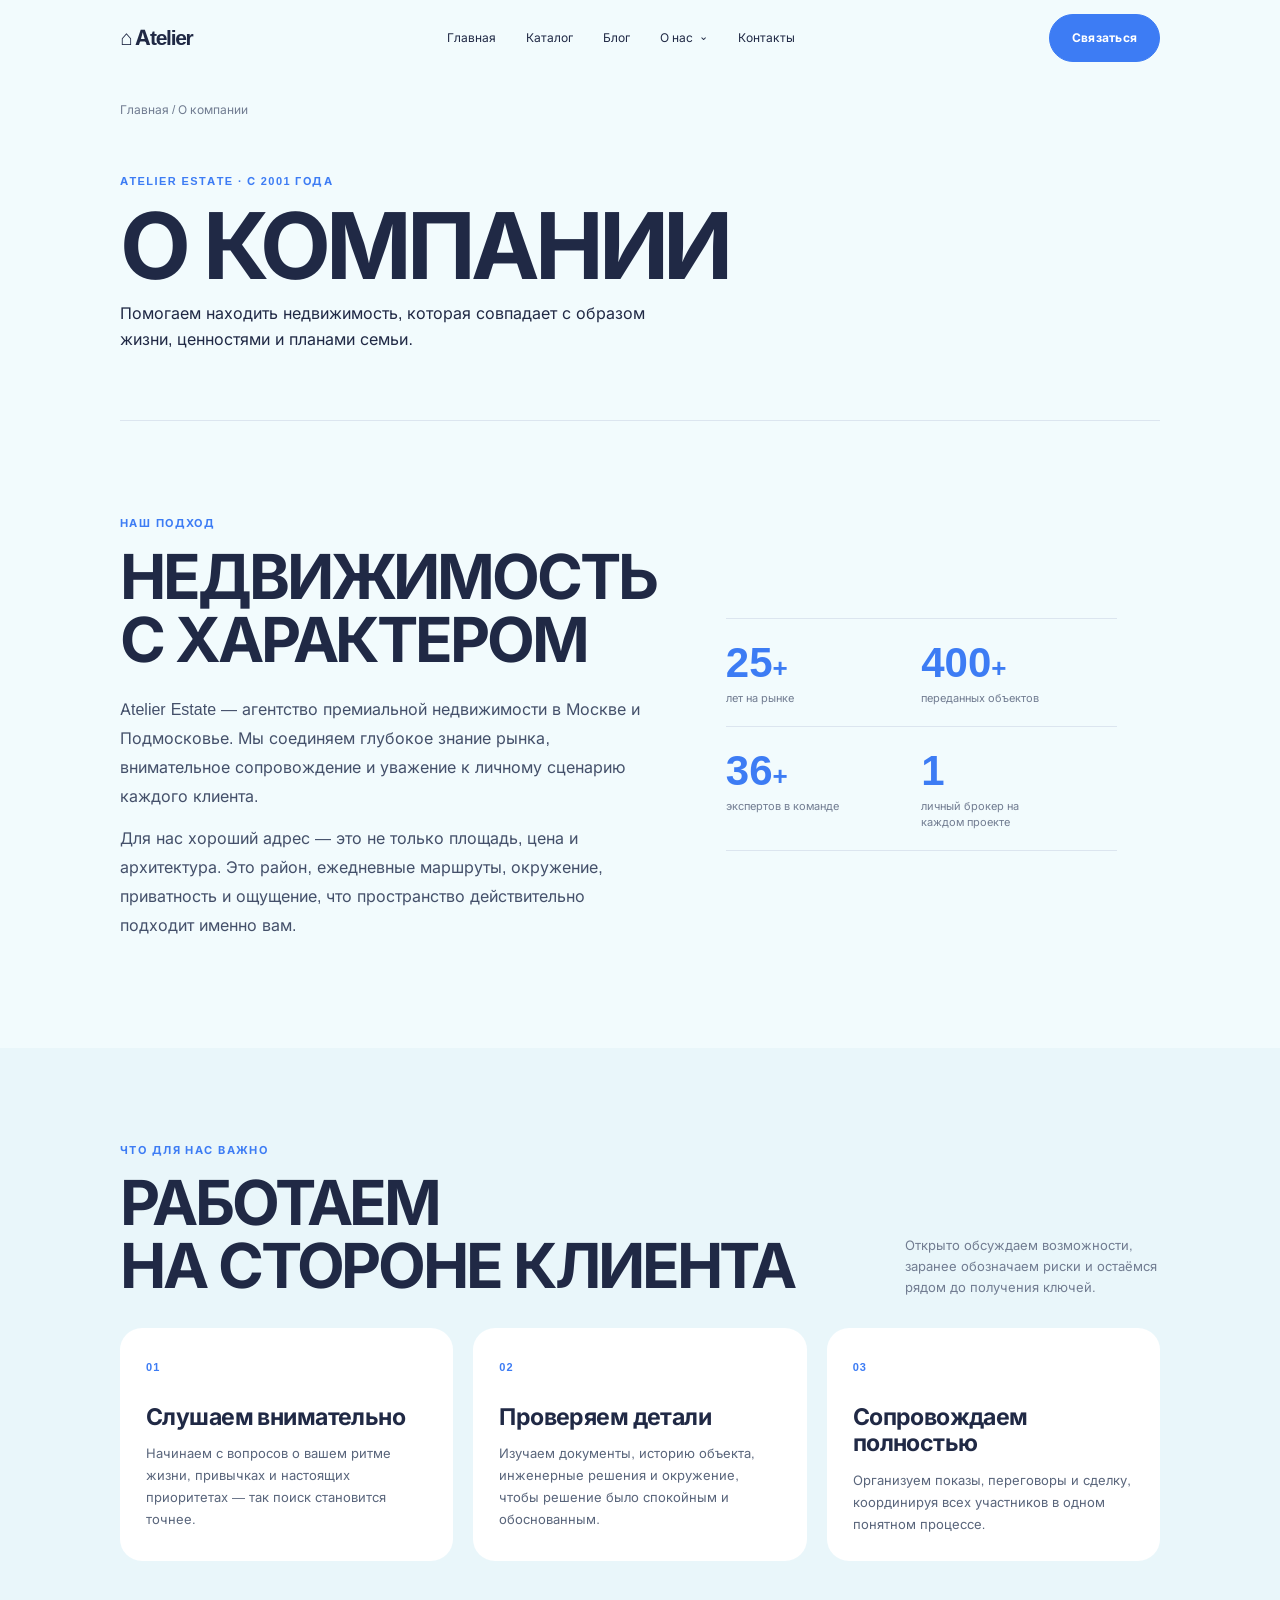
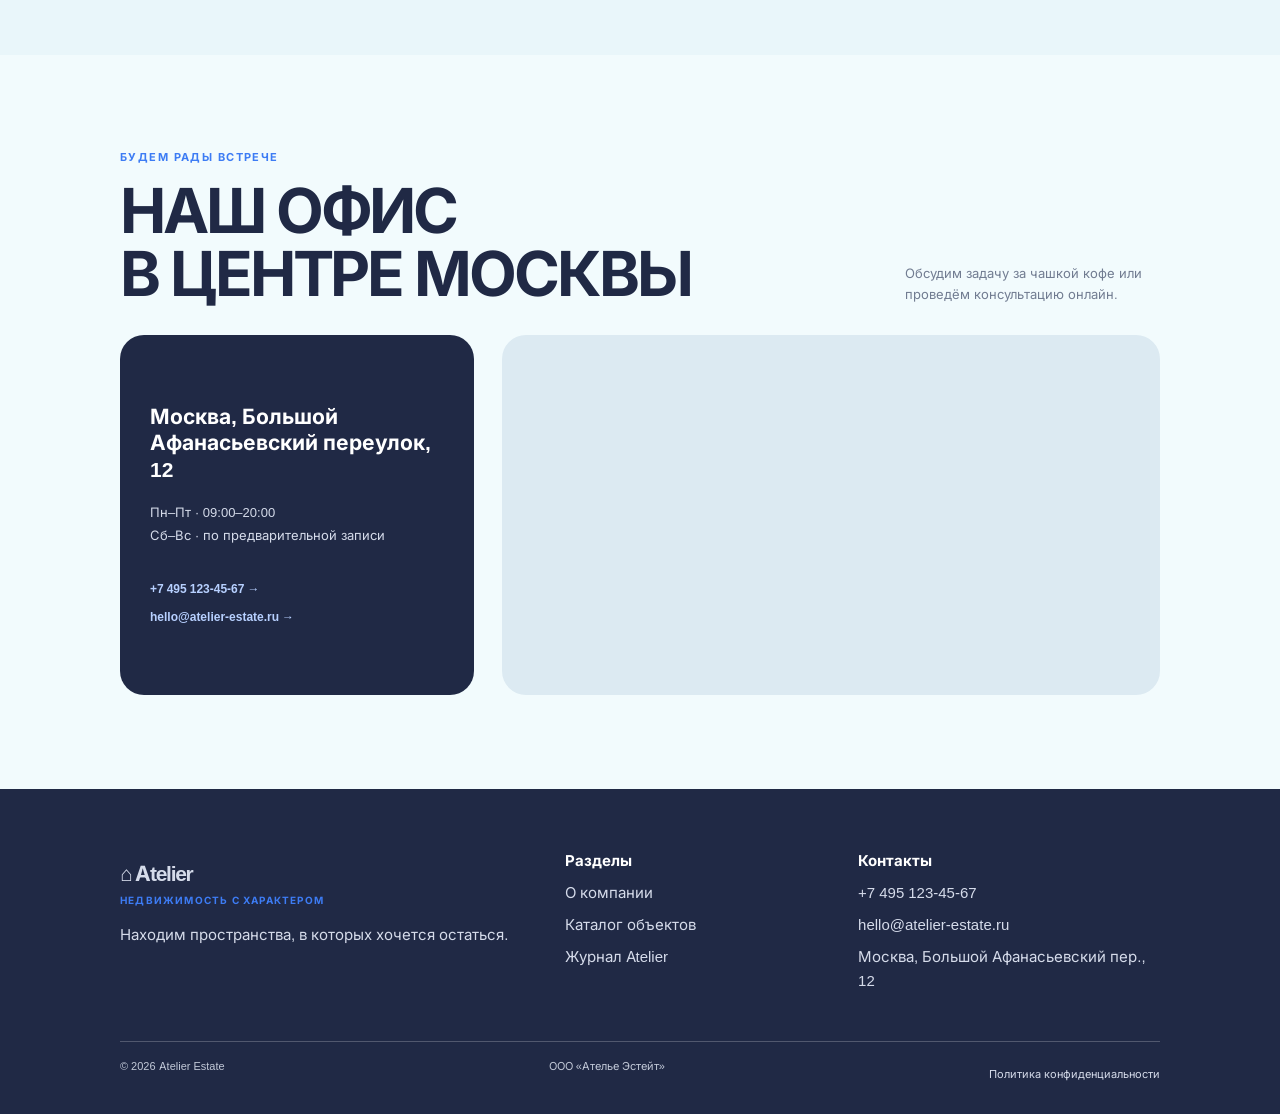
==== about.html @ 5e4eae1c "Add company page and full-width section styling" ====
<!doctype html>
<html lang="ru">
<head>
  <meta charset="utf-8">
  <meta name="viewport" content="width=device-width, initial-scale=1">
  <meta name="theme-color" content="#f2fbfd">
  <title>О компании — Atelier Estate</title>
  <link rel="stylesheet" href="css/main.css">
  <link rel="stylesheet" href="css/page.css">
</head>
<body>
  <div class="container">
    <header class="header">
      <a class="logo" href="index.html" aria-label="Atelier Estate — главная">⌂ Atelier</a>
      <button class="menu-button" type="button" aria-expanded="false" aria-controls="menu">Меню</button>
      <nav class="menu" id="menu" aria-label="Основная навигация">
        <a href="index.html">Главная</a>
        <a href="catalog.html">Каталог</a>
        <a href="blog.html">Блог</a>
        <details class="menu-group">
          <summary>О нас</summary>
          <div class="menu-submenu">
            <a class="active" href="about.html">О компании</a>
            <a href="index.html#team">Наша команда</a>
            <a href="index.html#reviews">Отзывы</a>
          </div>
        </details>
        <a href="index.html#contacts">Контакты</a>
      </nav>
      <a class="button header__contact" href="index.html#meeting">Связаться</a>
    </header>

    <main>
      <p class="crumbs">Главная / О компании</p>
      <section class="page-title about-hero">
        <p class="eyebrow">Atelier Estate · с 2001 года</p>
        <h1>О компании</h1>
        <p class="lead">Помогаем находить недвижимость, которая совпадает с образом жизни, ценностями и планами семьи.</p>
      </section>

      <section class="section about-story">
        <div class="about-story__copy">
          <p class="eyebrow">Наш подход</p>
          <h2>Недвижимость<br>с характером</h2>
          <p>Atelier Estate — агентство премиальной недвижимости в Москве и Подмосковье. Мы соединяем глубокое знание рынка, внимательное сопровождение и уважение к личному сценарию каждого клиента.</p>
          <p>Для нас хороший адрес — это не только площадь, цена и архитектура. Это район, ежедневные маршруты, окружение, приватность и ощущение, что пространство действительно подходит именно вам.</p>
        </div>
        <div class="about-story__facts">
          <div><strong>25<span>+</span></strong><small>лет на рынке</small></div>
          <div><strong>400<span>+</span></strong><small>переданных объектов</small></div>
          <div><strong>36<span>+</span></strong><small>экспертов в команде</small></div>
          <div><strong>1</strong><small>личный брокер на каждом проекте</small></div>
        </div>
      </section>

      <section class="section section--cream about-values">
        <div class="section-heading">
          <div>
            <p class="eyebrow">Что для нас важно</p>
            <h2>Работаем<br>на стороне клиента</h2>
          </div>
          <p class="reviews-intro">Открыто обсуждаем возможности, заранее обозначаем риски и остаёмся рядом до получения ключей.</p>
        </div>
        <div class="grid three">
          <article class="value-card"><span>01</span><h3>Слушаем внимательно</h3><p>Начинаем с вопросов о вашем ритме жизни, привычках и настоящих приоритетах — так поиск становится точнее.</p></article>
          <article class="value-card"><span>02</span><h3>Проверяем детали</h3><p>Изучаем документы, историю объекта, инженерные решения и окружение, чтобы решение было спокойным и обоснованным.</p></article>
          <article class="value-card"><span>03</span><h3>Сопровождаем полностью</h3><p>Организуем показы, переговоры и сделку, координируя всех участников в одном понятном процессе.</p></article>
        </div>
      </section>

      <section class="section about-office" id="contacts">
        <div class="section-heading">
          <div>
            <p class="eyebrow">Будем рады встрече</p>
            <h2>Наш офис<br>в центре Москвы</h2>
          </div>
          <p class="reviews-intro">Обсудим задачу за чашкой кофе или проведём консультацию онлайн.</p>
        </div>
        <div class="about-office__layout">
          <div class="about-office__details">
            <p class="about-office__address">Москва, Большой Афанасьевский переулок, 12</p>
            <p>Пн–Пт · 09:00–20:00<br>Сб–Вс · по предварительной записи</p>
            <a class="link" href="tel:+74951234567">+7 495 123-45-67 →</a>
            <a class="link" href="mailto:hello@atelier-estate.ru">hello@atelier-estate.ru →</a>
          </div>
          <div class="map-frame">
            <iframe title="Карта расположения офиса Atelier Estate в Москве" src="https://yandex.ru/map-widget/v1/?ll=37.600900%2C55.747800&mode=search&ol=geo&text=%D0%9C%D0%BE%D1%81%D0%BA%D0%B2%D0%B0%2C%20%D0%91%D0%BE%D0%BB%D1%8C%D1%88%D0%BE%D0%B9%20%D0%90%D1%84%D0%B0%D0%BD%D0%B0%D1%81%D1%8C%D0%B5%D0%B2%D1%81%D0%BA%D0%B8%D0%B9%20%D0%BF%D0%B5%D1%80%D0%B5%D1%83%D0%BB%D0%BE%D0%BA%2C%2012&z=16" allowfullscreen></iframe>
          </div>
        </div>
      </section>
    </main>
  </div>

  <footer class="footer">
    <div class="container">
      <div class="footer-grid">
        <div><a class="logo" href="index.html">⌂ Atelier<span>Недвижимость с характером</span></a><p>Находим пространства, в которых хочется остаться.</p></div>
        <div><b>Разделы</b><a href="about.html">О компании</a><a href="catalog.html">Каталог объектов</a><a href="blog.html">Журнал Atelier</a></div>
        <div><b>Контакты</b><a href="tel:+74951234567">+7 495 123-45-67</a><a href="mailto:hello@atelier-estate.ru">hello@atelier-estate.ru</a><a href="#contacts">Москва, Большой Афанасьевский пер., 12</a></div>
      </div>
      <div class="footer-bottom"><span>© 2026 Atelier Estate</span><span>ООО «Ателье Эстейт»</span><a href="privacy.html">Политика конфиденциальности</a></div>
    </div>
  </footer>
  <script src="js/main.js" defer></script>
</body>
</html>
---- css/main.css ----
@font-face{font-family:Site;src:url('../fonts/site.woff2') format('woff2');font-style:normal;font-weight:400;font-display:swap}
@font-face{font-family:Site;src:url('../fonts/site-bold.woff2') format('woff2');font-style:normal;font-weight:700;font-display:swap}
:root{--ink:#202945;--blue:#3d7cf4;--blue-dark:#2866df;--paper:#f2fbfd;--white:#fff;--soft:#f1f2f4;--line:#dce5ef;--muted:#717c91;--font:'Site',Arial,sans-serif;--radius:28px;--container:1040px}
*,*::before,*::after{box-sizing:border-box}html{scroll-behavior:smooth}body,h1,h2,h3,p,ul,blockquote{margin:0}body{background:var(--paper);color:var(--ink);font:15px/1.6 var(--font);-webkit-font-smoothing:antialiased}a{color:inherit;text-decoration:none}button,input,textarea,select{font:inherit;color:inherit}button{cursor:pointer}img{display:block;max-width:100%;object-fit:cover}h1,h2,h3{font-weight:700;line-height:.98;letter-spacing:-.055em}h1{font-size:clamp(48px,7.4vw,92px);text-transform:uppercase}h2{font-size:clamp(36px,5.1vw,62px);text-transform:uppercase;line-height:1.02;letter-spacing:-.05em}h3{font-size:clamp(19px,1.8vw,25px);letter-spacing:-.025em;line-height:1.15;text-transform:none}.container{width:min(var(--container),calc(100% - 72px));margin-inline:auto}.eyebrow{color:var(--blue);font-size:11px;font-weight:700;letter-spacing:.13em;text-transform:uppercase}.lead{max-width:580px;color:var(--ink);font-size:16px;line-height:1.6}.button{display:inline-flex;min-height:48px;align-items:center;justify-content:center;gap:10px;padding:12px 22px;border:1px solid var(--blue);border-radius:999px;background:var(--blue);color:#fff;font-size:12px;font-weight:700;letter-spacing:.02em;transition:transform .2s,background .2s}.button:hover{transform:translateY(-2px);background:var(--blue-dark)}.button--ghost{background:transparent;color:var(--ink);border-color:var(--line)}.meta{color:var(--muted);font-size:12px}.tag{color:var(--blue);font-size:10px;font-weight:700;letter-spacing:.12em;text-transform:uppercase}.section{padding:94px 0}.grid{display:grid;gap:20px}.card{overflow:hidden;border-radius:24px;background:var(--white)}.card img{width:100%;height:230px}.card__body{padding:20px 22px}.field{width:100%;min-height:48px;padding:12px 15px;border:1px solid var(--line);border-radius:12px;background:var(--white);outline:none}.field:focus{border-color:var(--blue)}
---- css/page.css ----
.header{position:relative;z-index:5;min-height:76px;display:flex;align-items:center;justify-content:space-between;gap:22px}.logo{font-size:21px;font-weight:700;letter-spacing:-.06em}.logo span{display:block;margin-top:1px;color:var(--blue);font-size:10px;letter-spacing:.12em;text-transform:uppercase}.menu{display:flex;align-items:center;gap:30px;font-size:12px}.menu a{position:relative}.menu a:hover,.menu a.active{color:var(--blue)}.menu a.active:after{position:absolute;right:0;bottom:-7px;left:0;height:2px;background:var(--blue);content:''}.menu-button{display:none;border:0;background:transparent}.hero{display:grid;grid-template-columns:1fr 2.05fr;column-gap:28px;align-items:end;min-height:570px;padding-top:18px;padding-bottom:55px}.hero__content{grid-column:1/-1;display:grid;grid-template-columns:1fr auto;align-items:end;gap:26px 36px;margin-bottom:30px}.hero__content .eyebrow{grid-column:1/-1;margin-bottom:-18px}.hero h1{grid-column:1/-1;max-width:970px}.hero .lead{grid-column:1;max-width:265px}.hero__actions{grid-column:1}.hero__image,.hero__visual{grid-column:2;grid-row:3/5;width:100%;height:360px;border-radius:var(--radius);object-fit:cover}.hero__visual{background:url('../assets/neighborhood-diptych.png') left center/200% 100% no-repeat}.hero .button{grid-column:1;justify-self:start}.hero .button--ghost{grid-column:1;grid-row:auto}.hero__content .hero-links{display:flex;gap:10px;align-items:center}.hero__stats{display:flex;gap:28px;margin-top:24px}.hero__stats strong{display:block;font-size:27px;line-height:1}.hero__stats span{display:block;color:var(--muted);font-size:11px;margin-top:6px}.hero__badge{position:absolute;right:calc((100% - var(--container))/2 + 18px);top:170px;width:98px;height:145px;padding:15px 10px;border-radius:55px;background:var(--blue);color:white;text-align:center;font-size:10px;font-weight:700}.hero__badge:before{content:'↓';display:grid;place-items:center;width:68px;height:68px;margin:0 auto 8px;border-radius:50%;background:#fff;color:var(--blue);font-size:32px}.section h2{margin:12px 0 22px}.why{display:grid;grid-template-columns:1fr 1fr;gap:8%;align-items:center}.why>img{height:390px;border-radius:var(--radius)}.ticks{padding:0;list-style:none}.ticks li{padding:12px 0;border-bottom:1px solid var(--line)}.ticks li:before{content:'✦';color:var(--blue);margin-right:12px}.object-grid{grid-template-columns:repeat(4,1fr)}.object-grid .card{box-shadow:0 8px 26px #1828490b;transition:transform .25s}.object-grid .card:hover{transform:translateY(-5px)}.card__body h3{margin:8px 0}.price{font-size:20px;font-weight:700;margin:8px 0 14px}.link{color:var(--blue);font-size:12px;font-weight:700}.news{display:grid;grid-template-columns:1.25fr 1fr;gap:20px}.news-main img{height:360px}.news-main h3{margin-top:9px}.news-side{display:grid;gap:14px}.news-mini{display:grid;grid-template-columns:140px 1fr;overflow:hidden;border-radius:20px;background:#fff}.news-mini img{height:128px}.news-mini div{padding:14px}.section--cream{background:#e9f6fa}.section--dark{background:var(--ink);color:white}.form-grid{display:grid;grid-template-columns:1fr 1fr;gap:14px}.form-grid textarea{min-height:110px;grid-column:1/-1}.tabs{display:flex;gap:24px;border-bottom:1px solid var(--line);margin:26px 0}.tab{padding:0 0 12px;border:0;border-bottom:2px solid transparent;background:none;font-size:12px;font-weight:700}.tab.active{color:var(--blue);border-color:var(--blue)}.slider{overflow:hidden}.slider__track{display:flex;gap:18px;transition:transform .4s ease}.slide{position:relative;display:flex;flex:0 0 calc(72% - 9px);height:390px;flex-direction:column;justify-content:end;overflow:hidden;padding:30px;border-radius:var(--radius);color:#fff;background:linear-gradient(0deg,#111d36b8,transparent 65%),url('../assets/barvikha-villa.png') center/cover}.slide:nth-child(2){background-image:linear-gradient(0deg,#111d36b8,transparent 65%),url('../assets/neighborhood-diptych.png');background-position:center,right}.slide:nth-child(3){background-image:linear-gradient(0deg,#111d36b8,transparent 65%),url('../assets/neighborhood-diptych.png');background-position:center,left}.slide span{margin-bottom:8px;color:#d8e6ff;font-size:11px;font-weight:700;letter-spacing:.1em;text-transform:uppercase}.slider__controls{display:flex;gap:9px;margin-top:18px}.slider__controls button{width:46px;height:46px;border:1px solid #b7c8dc;border-radius:50%;background:transparent;color:inherit}.footer{padding:60px 0 22px;background:var(--ink);color:#fff}.footer-grid{display:grid;grid-template-columns:1.6fr 1fr 1.2fr;gap:42px}.footer a{display:block;margin:8px 0;color:#d5dbea}.footer p{color:#d5dbea;margin-top:15px}.footer-bottom{display:flex;justify-content:space-between;margin-top:40px;padding-top:16px;border-top:1px solid #ffffff38;color:#c2c9d8;font-size:11px}.crumbs{padding:24px 0;color:var(--muted);font-size:12px}.page-title{padding:30px 0 52px;border-bottom:1px solid var(--line)}.page-title h1{margin:10px 0}.filters{display:flex;gap:9px;flex-wrap:wrap;padding:22px 0 34px}.filter{padding:10px 15px;border:1px solid #d6e2ee;border-radius:999px;background:#fff;font-size:12px}.two{grid-template-columns:repeat(2,1fr)}.three{grid-template-columns:repeat(3,1fr)}.pagination{display:flex;justify-content:center;gap:7px;margin:40px 0}.pagination a{min-width:39px;padding:9px 12px;border:1px solid var(--line);border-radius:12px;text-align:center}.pagination .current{background:var(--blue);border-color:var(--blue);color:white}.article{max-width:800px;margin:auto}.article>img{height:440px;margin:20px 0 36px;border-radius:var(--radius)}.article p,.article li{font-size:16px}.article h1{font-size:clamp(38px,6vw,64px);margin:12px 0}.article h2{margin:42px 0 16px}.article>img~img{height:390px}.note{margin:26px 0;padding:22px 26px;border-left:3px solid var(--blue);border-radius:0 16px 16px 0;background:#e9f6fa;font-size:18px;font-weight:700}.gallery>img{height:520px;border-radius:var(--radius)}.thumbs{display:grid;grid-template-columns:repeat(4,1fr);gap:10px;margin-top:10px}.thumbs img{height:105px;border-radius:16px}.object-head{display:grid;grid-template-columns:1.4fr 1fr;gap:55px;padding:50px 0}.object-head .price{font-size:32px}.specs{display:grid;grid-template-columns:1fr 1fr;border-top:1px solid var(--line)}.specs div{padding:14px 0;border-bottom:1px solid var(--line)}.specs span{display:block;color:var(--muted);font-size:10px;letter-spacing:.08em;text-transform:uppercase}.map{display:grid;height:320px;place-items:center;border-radius:var(--radius);background:linear-gradient(135deg,#ddecf3,#c8deea);color:#334260;font-size:24px;font-weight:700}.formbox{margin:65px 0;padding:42px;border-radius:var(--radius);background:#e4f3f8}.formbox h2{margin:12px 0 22px}.policy{max-width:850px;padding:24px 0 90px}.policy h2{margin-top:38px;font-size:30px}.policy p{margin-top:10px}.team{display:grid;grid-template-columns:.85fr 1.15fr;gap:50px;align-items:center}.team-copy .lead{margin:20px 0}.team-gallery{display:grid;grid-template-columns:1fr 1fr;grid-template-rows:190px 190px;gap:14px}.team-photo{border-radius:24px;background-image:url('../assets/advisors-diptych.png');background-size:200% 100%;background-repeat:no-repeat}.team-photo--man{background-position:left center}.team-photo--woman{background-position:right center}.team-photo--large{grid-column:1/-1;background-image:url('../assets/neighborhood-diptych.png');background-position:right center}.team-stats{display:flex;gap:36px;margin-top:30px}.team-stats strong{display:block;color:var(--blue);font-size:38px;line-height:1}.team-stats span{font-size:11px;color:var(--muted)}.amenities{display:grid;grid-template-columns:1fr 1.2fr;gap:38px;align-items:center}.amenities__photo{height:270px;border-radius:var(--radius);background:url('../assets/neighborhood-diptych.png') left center/200% 100%}.amenity-icons{display:flex;gap:12px;margin-top:22px}.amenity-icons span{display:grid;width:48px;height:48px;place-items:center;border:1px solid #b8d4f5;border-radius:50%;color:var(--blue);font-size:20px}.testimonials{display:grid;grid-template-columns:repeat(3,1fr);gap:18px}.quote-card{padding:25px;border-radius:22px;background:#f0f1f3}.quote-card .quote-mark{color:var(--blue);font-size:36px;line-height:1}.quote-card h3{font-size:16px;letter-spacing:0;margin:8px 0}.quote-card p{color:#687286;font-size:13px}.quote-card strong{display:block;margin-top:14px;font-size:13px}.subscribe{display:grid;grid-template-columns:1.4fr 1fr;gap:35px;align-items:center}.subscribe form{display:flex;border-bottom:1px solid #abb9ce}.subscribe .field{border:0;background:transparent}.subscribe .button{border-radius:12px 12px 0 0}.socials{display:flex;gap:18px}.socials a{display:grid;width:34px;height:34px;place-items:center;border:1px solid #ffffff80;border-radius:50%;font-size:12px}@media(max-width:900px){.object-grid{grid-template-columns:repeat(2,1fr)}.hero{min-height:500px}.hero__image,.hero__visual{height:330px}.hero__badge{right:8%;top:190px}.team{grid-template-columns:1fr}.team-gallery{grid-template-rows:170px 200px}.footer-grid{grid-template-columns:1fr 1fr}.testimonials{grid-template-columns:1fr 1fr}}@media(max-width:640px){.container{width:calc(100% - 36px)}.header{min-height:68px}.header>.button{display:none}.menu-button{display:block;padding:8px 0;color:var(--blue);font-weight:700}.menu{position:absolute;top:62px;right:0;left:0;display:none;align-items:stretch;gap:18px;padding:20px;border:1px solid var(--line);border-radius:18px;background:#fff;box-shadow:0 12px 30px #1c31521c}.menu.is-open{display:flex;flex-direction:column}.menu a.active:after{display:none}.hero{display:flex;min-height:auto;flex-direction:column;align-items:stretch;padding-top:42px;padding-bottom:22px}.hero__content{display:block;margin-bottom:22px}.hero__content .eyebrow{margin-bottom:12px}.hero h1{font-size:clamp(42px,12vw,66px)}.hero .lead{max-width:340px;margin:18px 0}.hero__image,.hero__visual{height:280px}.hero__badge{top:325px;right:10%;transform:scale(.78);transform-origin:top right}.hero__stats{margin:20px 0}.section{padding:65px 0}.why,.amenities,.news,.object-head,.subscribe{grid-template-columns:1fr}.why>img{height:280px}.object-grid,.three,.two,.testimonials,.form-grid,.footer-grid{grid-template-columns:1fr}.slide{flex-basis:100%;height:290px}.form-grid textarea{grid-column:auto}.tabs{gap:16px;overflow:auto}.tab{white-space:nowrap}.gallery>img{height:300px}.thumbs img{height:75px}.article>img{height:280px}.article>img~img{height:270px}.team-gallery{grid-template-rows:140px 170px;gap:9px}.team-stats{gap:24px}.team-stats strong{font-size:30px}.footer-bottom{display:block}.footer-bottom>*{display:block;margin:8px 0}.footer-grid{gap:25px}.news-mini{grid-template-columns:115px 1fr}.news-mini img{height:120px}.page-title{padding:25px 0 38px}.page-title h1{font-size:clamp(42px,11vw,62px)}.formbox{padding:25px}.filters{gap:7px}.filter{padding:9px 12px}}
.hero{position:relative;grid-template-columns:minmax(205px,.34fr) minmax(0,1fr);grid-template-rows:auto 360px;gap:0 30px;align-items:stretch;min-height:0;padding:10px 0 44px}.hero__heading{grid-column:1/-1;padding:15px 0 25px}.hero__heading .eyebrow{margin-bottom:13px}.hero__heading h1{max-width:100%;font-size:clamp(48px,7.1vw,88px);line-height:.91}.hero__details{grid-column:1;grid-row:2;display:flex;flex-direction:column;align-items:flex-start;padding-top:0}.hero__details .lead{font-size:15px}.hero__stats{gap:24px;margin:24px 0}.hero__stats strong{font-size:26px}.hero__stats strong span{display:inline;color:var(--blue);font-size:19px}.hero__stats div>span{font-size:11px;color:var(--muted)}.hero__team-card{width:100%;margin-top:auto;padding:17px 18px;border-radius:20px;background:var(--blue);color:#fff}.hero__avatars{display:flex;align-items:center;margin-bottom:12px}.hero__avatars .team-photo,.avatar-initial{width:40px;height:40px;margin-right:-8px;border:2px solid #fff;border-radius:50%;background-size:200% 100%}.hero__avatars .team-photo--woman{background-position:right}.avatar-initial{display:grid;place-items:center;background:#dce9ff;color:var(--ink);font-weight:700}.hero__team-card b{font-size:11px}.hero__team-card p{font-size:11px;line-height:1.35;color:#e8efff;margin-top:4px}.hero__visual{grid-column:2;grid-row:2;width:100%;height:360px;border-radius:30px;background:url('../assets/neighborhood-diptych.png') left center/200% 100% no-repeat}.hero__badge{right:8%;top:160px;z-index:2;display:flex;flex-direction:column;align-items:center;justify-content:center;height:143px}.hero__badge:before{display:none}.download-icon{display:grid;width:68px;height:68px;place-items:center;margin-bottom:7px;border-radius:50%;background:#fff;color:var(--blue);font-size:34px}.amenities{grid-template-columns:.95fr 1.05fr;gap:26px 35px;align-items:center}.amenities h2,.team h2,.properties h2,.reviews-section h2,.subscribe h2{margin:12px 0 22px}.amenities__copy{padding-left:18px;border-left:3px solid var(--blue)}.amenities__copy p,.team-copy>p:not(.eyebrow),.amenities__copy--second p{font-size:13px;color:#44506a;margin:0 0 12px}.amenities__photo{height:225px}.amenities__photo--wide{height:225px}.amenity-icons{gap:10px}.amenity-icons span{width:44px;height:44px;background:#fff}.amenities__copy--second{padding:0;border:0}.team-section{background:#fff}.team{grid-template-columns:.8fr 1.2fr}.team-gallery{grid-template-rows:180px 210px}.team-photo{min-height:0}.team-photo--man{background-position:left center}.team-photo--woman{background-position:right center}.team-photo--large{background-position:right center}.team-caption{grid-column:1/-1;padding:17px 20px;border:1px solid #c9d6e5;border-radius:22px;text-align:center}.team-caption strong{display:block;margin:5px 0;font-size:22px}.team-caption p{color:var(--muted);font-size:12px}.team-stats strong span{display:inline;color:var(--blue);font-size:25px}.section-heading{display:flex;align-items:end;justify-content:space-between;gap:20px;margin-bottom:30px}.section-heading h2{margin-bottom:0}.object-grid{grid-template-columns:repeat(4,minmax(0,1fr))}.property-card img{height:200px}.property-card:nth-child(2) img,.property-card:nth-child(4) img{object-fit:cover;object-position:left center}.property-card__bottom{display:flex;align-items:center;justify-content:space-between}.property-card__bottom .price{margin:8px 0 0}.round-arrow{display:grid;width:38px;height:38px;place-items:center;border:1px solid #bbd1ed;border-radius:50%;color:var(--blue)}.round-arrow:hover{background:var(--blue);color:#fff}.reviews-section{background:#fff}.reviews-intro{max-width:255px;color:var(--muted);font-size:13px}.quote-card{padding:23px 25px;background:#f1f2f4}.quote-card .quote-mark{display:block;font-size:44px;font-weight:700}.quote-card h3{min-height:40px}.blog-preview .news-main .card__body{padding:20px 23px}.news-main .link{display:inline-block;margin-top:12px}.news-mini h3{font-size:17px;margin:6px 0}.news-mini .meta{font-size:10px}.subscribe-section{background:#e8f6fa}.subscribe{grid-template-columns:.9fr 1.1fr}.booking{width:100%}.booking-form{display:grid;grid-template-columns:1fr 1fr;gap:12px}.booking-form[hidden]{display:none}.booking-form textarea,.booking-form button{grid-column:1/-1}.form-note{margin-top:12px;color:var(--muted);font-size:10px}.form-note a{text-decoration:underline}.sr-only{position:absolute;width:1px;height:1px;padding:0;margin:-1px;overflow:hidden;clip:rect(0,0,0,0);white-space:nowrap;border:0}@media(max-width:900px){.hero{grid-template-columns:220px minmax(0,1fr);grid-template-rows:auto 330px}.hero__heading h1{font-size:clamp(46px,7vw,70px)}.hero__visual{height:330px}.hero__badge{right:6%;top:160px}.amenities{gap:22px}.object-grid{grid-template-columns:repeat(2,minmax(0,1fr))}.team{gap:30px}}@media(max-width:640px){.hero{display:flex;min-height:0;flex-direction:column;padding-top:25px;padding-bottom:20px}.hero__heading{padding:5px 0 18px}.hero__heading .eyebrow{font-size:9px}.hero__heading h1{font-size:clamp(38px,10.5vw,60px);line-height:.94}.hero__details{order:2;padding-top:15px}.hero__details .lead{max-width:340px}.hero__stats{margin:18px 0}.hero__team-card{margin:4px 0 0;max-width:300px}.hero__visual{order:1;height:255px}.hero__badge{top:265px;right:8px;transform:scale(.72);transform-origin:top right}.amenities{grid-template-columns:1fr}.amenities__photo--wide{grid-row:auto}.amenities__copy--second{padding:0}.team{grid-template-columns:1fr}.team-gallery{grid-template-rows:135px 155px}.team-caption{padding:13px}.team-caption strong{font-size:18px}.section-heading{align-items:flex-start;flex-direction:column}.object-grid{grid-template-columns:1fr}.reviews-intro{max-width:none}.testimonials{grid-template-columns:1fr}.quote-card h3{min-height:0}.subscribe{grid-template-columns:1fr}.booking-form{grid-template-columns:1fr}.booking-form textarea,.booking-form button{grid-column:auto}.subscribe h2{font-size:42px}.hero__stats div>span{font-size:10px}}
.hero__heading h1{font-size:clamp(40px,6.1vw,72px);line-height:.95}.news-side{grid-template-rows:repeat(3,minmax(0,1fr));align-self:stretch}.news-mini{height:100%;min-height:0;grid-template-columns:minmax(130px,27%) minmax(0,1fr);align-items:stretch}.news-mini img{width:100%;height:100%;min-height:0;align-self:stretch}.news-mini div{display:flex;min-width:0;flex-direction:column;align-items:flex-start;justify-content:center;padding:14px}.news-mini .link{margin-top:8px}.booking .booking-form{display:grid;grid-template-columns:repeat(2,minmax(0,1fr));gap:12px;border:0}.booking .booking-form[hidden]{display:none}.booking .booking-form .field{width:100%;min-width:0;border:1px solid #cbd9e9;border-radius:10px;background:#fff;padding:12px 14px}.booking .booking-form textarea,.booking .booking-form button{grid-column:1/-1}.booking .booking-form .button{width:auto;justify-self:start;border-radius:14px}.booking .form-note{max-width:100%;line-height:1.5}.hero__badge{display:none}.menu a{white-space:nowrap}@media(max-width:900px){.hero__heading h1{font-size:clamp(42px,6.6vw,66px)}.menu{gap:13px;font-size:11px}.header{gap:14px}.header__contact{min-height:42px;padding:10px 15px;font-size:11px}.subscribe{grid-template-columns:1fr;gap:28px}.booking .booking-form{grid-template-columns:repeat(2,minmax(0,1fr))}}@media(max-width:640px){.hero__heading h1{font-size:clamp(39px,10vw,58px)}.news-side{grid-template-rows:none}.news-mini{min-height:140px}.news-mini img{height:100%;min-height:140px}.news-mini div{padding:12px}.booking .booking-form{grid-template-columns:1fr}.booking .booking-form textarea,.booking .booking-form button{grid-column:auto}}
.hero__visual,.amenities__photo,.team-photo{background-size:200% auto}.team-photo--large{background-size:200% auto}.team h2{font-size:clamp(34px,3.7vw,46px);line-height:1.03}.gallery-main{width:100%;height:520px;border-radius:var(--radius);background-image:url('../assets/object-gallery-grid.png');background-repeat:no-repeat;background-size:auto 200%;background-position:0 0;transition:background-position .3s ease}.gallery-main[data-view="terrace"]{background-position:100% 0}.gallery-main[data-view="living"]{background-position:0 100%}.gallery-main[data-view="spa"]{background-position:100% 100%}.thumbs{display:grid;grid-template-columns:repeat(4,minmax(0,1fr));gap:14px;margin-top:12px}.gallery-tab{padding:0;border:2px solid transparent;border-radius:16px;background:none;overflow:hidden;opacity:.72;transition:opacity .2s,border-color .2s}.gallery-tab.active,.gallery-tab:hover{border-color:var(--blue);opacity:1}.gallery-tab:focus-visible{outline:3px solid #8db5ff;outline-offset:2px}.gallery-thumb{display:block;width:100%;height:105px;background-image:url('../assets/object-gallery-grid.png');background-size:auto 200%;background-repeat:no-repeat}.gallery-thumb--exterior{background-position:0 0}.gallery-thumb--terrace{background-position:100% 0}.gallery-thumb--living{background-position:0 100%}.gallery-thumb--spa{background-position:100% 100%}.object-description{max-width:820px;padding-bottom:35px}.object-description h2{margin:12px 0 20px}.object-description p:not(.eyebrow){margin:14px 0;color:#44506a;line-height:1.8}.subscribe-block{display:grid;grid-template-columns:1fr 1fr;align-items:center;gap:30px;margin:40px 0 80px;padding:34px;border-radius:24px;background:#e8f6fa}.subscribe-block h2{font-size:clamp(28px,4vw,42px)}.subscribe-form{display:grid;grid-template-columns:minmax(0,1fr) auto;gap:10px}.subscribe-form .form-note{grid-column:1/-1}.catalog-grid{margin-top:10px}.catalog-grid .property-card__bottom{gap:12px;align-items:center}.catalog-grid .property-card .button{padding:10px 14px;min-height:40px;font-size:11px}@media(max-width:900px){.gallery-main{height:440px}.subscribe-block{grid-template-columns:1fr}}@media(max-width:640px){.gallery-main{height:300px}.thumbs{gap:8px}.gallery-thumb{height:72px}.subscribe-block{padding:23px}.subscribe-form{grid-template-columns:1fr}.subscribe-form .form-note{grid-column:auto}}
.gallery-main,.gallery-thumb{background-size:200% auto}.filter.active,.filter:hover{border-color:var(--blue);background:var(--blue);color:#fff}
.team-gallery{grid-template-rows:auto auto}.team-gallery>.team-photo{aspect-ratio:3/4;background-image:url('../assets/advisors-full-length.png');background-size:200% auto}.team-photo--man{background-position:left center}.team-photo--woman{background-position:right center}.property-showcase{margin-top:88px}.property-showcase>div:first-child h3{margin:12px 0 24px;font-size:clamp(36px,5.1vw,62px);font-weight:700;line-height:1.02;letter-spacing:-.05em;text-transform:uppercase}@media(max-width:640px){.property-showcase{margin-top:58px}.property-showcase>div:first-child h3{font-size:clamp(34px,9vw,48px)}.team-gallery{grid-template-rows:auto auto;gap:10px}}
.faq-section{background:#f2fbfd}.faq-layout{display:grid;grid-template-columns:.8fr 1.2fr;gap:clamp(36px,8vw,110px);align-items:start}.faq-intro{max-width:390px}.faq-intro h2{margin:12px 0 18px}.faq-intro>p:last-child{max-width:330px;color:#59657b;font-size:14px;line-height:1.65}.faq-list{border-top:1px solid #d4e1eb}.faq-item{border-bottom:1px solid #d4e1eb}.faq-item summary{position:relative;display:flex;align-items:center;min-height:72px;padding:18px 48px 18px 0;cursor:pointer;list-style:none;font-size:17px;font-weight:700;line-height:1.35}.faq-item summary::-webkit-details-marker{display:none}.faq-item summary::after{position:absolute;right:5px;top:50%;display:grid;width:30px;height:30px;place-items:center;border:1px solid #c5d9f1;border-radius:50%;color:var(--blue);content:'+';font-size:21px;font-weight:400;transform:translateY(-50%);transition:transform .2s,background .2s,color .2s}.faq-item[open] summary::after{background:var(--blue);color:#fff;content:'−'}.faq-item summary:focus-visible{outline:2px solid var(--blue);outline-offset:4px}.faq-answer{padding:0 42px 20px 0;color:#59657b;font-size:14px;line-height:1.7}.faq-answer p{max-width:620px}.faq-item[open] .faq-answer{animation:faq-reveal .22s ease-out}@keyframes faq-reveal{from{opacity:0;transform:translateY(-5px)}to{opacity:1;transform:translateY(0)}}@media(max-width:760px){.faq-layout{grid-template-columns:1fr;gap:28px}.faq-intro{max-width:520px}.faq-item summary{min-height:66px;font-size:16px}.faq-answer{font-size:13px}}
.button--ghost:hover,.button--ghost:hover span{color:#fff}
.properties .property-card{position:relative;cursor:pointer}.properties .property-card .round-arrow{position:absolute;inset:0;z-index:2;width:auto;height:auto;border:0;border-radius:inherit;background:transparent;color:transparent}.properties .property-card .round-arrow:hover{background:transparent;color:transparent}.properties .property-card .round-arrow:focus-visible{outline:3px solid var(--blue);outline-offset:3px}
.menu-group{position:relative}.menu-group>summary{position:relative;padding-right:15px;cursor:pointer;list-style:none;white-space:nowrap}.menu-group>summary::-webkit-details-marker{display:none}.menu-group>summary::after{position:absolute;right:0;top:50%;color:currentColor;content:'⌄';font-size:11px;transform:translateY(-58%);transition:transform .2s}.menu-group[open]>summary::after{transform:translateY(-35%) rotate(180deg)}.menu-group>summary:hover,.menu-group[open]>summary{color:var(--blue)}.menu-submenu{position:absolute;top:calc(100% + 12px);left:-16px;z-index:20;display:grid;min-width:176px;gap:3px;padding:9px;border:1px solid var(--line);border-radius:14px;background:#fff;box-shadow:0 14px 32px #1828491c}.menu-submenu::before{position:absolute;right:0;bottom:100%;left:0;height:14px;content:''}.menu-submenu a{display:block;padding:10px 12px;border-radius:8px;font-size:12px}.menu-submenu a:hover{background:#f2f7fd;color:var(--blue)}@media(max-width:640px){.menu-group{width:100%}.menu-group>summary{padding:0 0 0 1px}.menu-group>summary::after{right:auto;left:70px}.menu-submenu{position:static;min-width:0;margin:8px 0 0 12px;padding:4px 0 4px 10px;border:0;border-left:1px solid var(--line);border-radius:0;background:transparent;box-shadow:none}.menu-submenu::before{display:none}.menu-submenu a{padding:8px 10px}}
.catalog-filters .filter{min-height:48px;padding:10px 14px;border-radius:12px;transition:color .18s,background-color .18s,border-color .18s}.catalog-filters select.filter{appearance:none;padding-right:38px;background-image:url("data:image/svg+xml,%3Csvg xmlns='http://www.w3.org/2000/svg' viewBox='0 0 12 8'%3E%3Cpath d='m1 1 5 5 5-5' fill='none' stroke='%23202945' stroke-width='1.5' stroke-linecap='round' stroke-linejoin='round'/%3E%3C/svg%3E");background-position:right 14px center;background-repeat:no-repeat;background-size:12px 8px}.catalog-filters .filter:hover,.catalog-filters .filter:focus,.catalog-filters .filter:focus-visible{border-color:var(--blue);background-color:var(--blue);color:#fff;outline:none}.catalog-filters input.filter::placeholder{color:#7b8596;opacity:1;transition:color .18s}.catalog-filters input.filter:hover::placeholder,.catalog-filters input.filter:focus::placeholder{color:#fff;opacity:1}.catalog-filters select.filter:hover,.catalog-filters select.filter:focus{background-image:url("data:image/svg+xml,%3Csvg xmlns='http://www.w3.org/2000/svg' viewBox='0 0 12 8'%3E%3Cpath d='m1 1 5 5 5-5' fill='none' stroke='%23ffffff' stroke-width='1.5' stroke-linecap='round' stroke-linejoin='round'/%3E%3C/svg%3E")}.catalog-filters select.filter option{background:#fff;color:var(--ink)}.catalog-filters .button{border-radius:12px}
.article>h1{font-size:clamp(38px,5.4vw,64px);line-height:.98;margin:12px 0 16px}.article h2{font-size:clamp(30px,4vw,44px);line-height:1.04;margin:42px 0 16px}.article h3{font-size:clamp(21px,2.5vw,28px);line-height:1.15;margin:28px 0 12px}.article p,.article li{font-size:16px;line-height:1.75}.article-tags{margin-top:36px}.article-tags h2{font-size:clamp(28px,3.2vw,38px);margin-bottom:8px}.article-tags .filters{gap:7px;padding:10px 0 24px}.article-tags .filter{min-height:0;padding:6px 10px;border-color:#e0e7ef;border-radius:999px;background:#f8fbfc;color:#778297;font-size:10px;font-weight:400;letter-spacing:0;line-height:1.35;transition:color .18s,background-color .18s,border-color .18s}.article-tags .filter:hover{border-color:#c7d8f4;background:#edf4ff;color:#53627b}@media(max-width:640px){.article>h1{font-size:clamp(34px,9vw,48px)}.article h2{font-size:clamp(27px,7vw,36px)}.article h3{font-size:clamp(20px,5.5vw,24px)}.article-tags h2{font-size:26px}}
.booking-form select.field{appearance:none;padding-right:38px;background-image:url("data:image/svg+xml,%3Csvg xmlns='http://www.w3.org/2000/svg' viewBox='0 0 12 8'%3E%3Cpath d='m1 1 5 5 5-5' fill='none' stroke='%23202945' stroke-width='1.5' stroke-linecap='round' stroke-linejoin='round'/%3E%3C/svg%3E");background-position:right 14px center;background-repeat:no-repeat;background-size:12px 8px}
.about-hero{padding-bottom:68px}.about-story{display:grid;grid-template-columns:1.1fr .9fr;gap:70px;align-items:center}.about-story__copy h2{margin:12px 0 24px}.about-story__copy p:not(.eyebrow){max-width:560px;margin:14px 0;color:#44506a;font-size:16px;line-height:1.8}.about-story__facts{display:grid;grid-template-columns:1fr 1fr;gap:0;border-top:1px solid var(--line)}.about-story__facts div{padding:22px 14px 20px 0;border-bottom:1px solid var(--line)}.about-story__facts strong{display:block;color:var(--blue);font-size:42px;line-height:1}.about-story__facts strong span{font-size:26px}.about-story__facts small{display:block;max-width:130px;margin-top:8px;color:var(--muted);font-size:11px;line-height:1.4}.about-values{background:#e9f6fa}.about-values .section-heading{align-items:end}.value-card{padding:26px;border-radius:22px;background:#fff}.value-card>span{color:var(--blue);font-size:11px;font-weight:700;letter-spacing:.1em}.value-card h3{margin:26px 0 12px}.value-card p{color:#59657b;font-size:13px;line-height:1.7}.about-office__layout{display:grid;grid-template-columns:.7fr 1.3fr;gap:28px;align-items:stretch}.about-office__details{display:flex;flex-direction:column;align-items:flex-start;justify-content:center;padding:30px;border-radius:24px;background:var(--ink);color:#fff}.about-office__address{margin-bottom:18px;font-size:21px;font-weight:700;line-height:1.25}.about-office__details>p:not(.about-office__address){margin-bottom:22px;color:#d5dbea;font-size:13px;line-height:1.8}.about-office__details .link{margin-top:9px;color:#b7d0ff}.map-frame{min-height:360px;overflow:hidden;border-radius:24px;background:#dceaf2}.map-frame iframe{display:block;width:100%;height:100%;min-height:360px;border:0}@media(max-width:900px){.about-story{gap:40px}.about-office__layout{grid-template-columns:1fr 1.5fr}}@media(max-width:640px){.about-story{grid-template-columns:1fr;gap:34px}.about-story__facts strong{font-size:36px}.about-values .section-heading{align-items:flex-start}.value-card{padding:22px}.value-card h3{margin-top:20px}.about-office__layout{grid-template-columns:1fr}.about-office__details{min-height:280px}.map-frame,.map-frame iframe{min-height:300px}}
.hero__avatars .team-photo{background-image:url('../assets/team-avatars-triptych.png');background-size:300% 100%}.hero__avatars .team-photo--man{background-position:left center}.hero__avatars .team-photo--woman{background-position:center center}.hero__avatars .team-photo--last-man{background-position:right center}
.amenities__photo{background-image:url('../assets/amenity-courtyard.jpg');background-position:center;background-size:cover}.amenities__photo--wide{background-image:url('../assets/amenity-architecture.jpg');background-position:center;background-size:cover}.team-gallery .team-photo{background-image:url('../assets/team-broker.jpg');background-position:center top;background-size:cover}.team-gallery .team-photo--woman{background-image:url('../assets/team-advisor.jpg');background-position:center top}.team-gallery .team-photo--large{background-image:none}.gallery-main{background-image:none;background-color:#e5eff6;object-fit:cover}.gallery-thumb{width:100%;height:105px;background-image:none;object-fit:cover}.slide{background-position:center;background-size:cover}.slide:nth-child(1){background-image:linear-gradient(0deg,#111d36b8,transparent 65%),url('../assets/slider-01.jpg')}.slide:nth-child(2){background-image:linear-gradient(0deg,#111d36b8,transparent 65%),url('../assets/slider-02.jpg')}.slide:nth-child(3){background-image:linear-gradient(0deg,#111d36b8,transparent 65%),url('../assets/slider-03.jpg')}.slide:nth-child(4){background-image:linear-gradient(0deg,#111d36b8,transparent 65%),url('../assets/slider-04.jpg')}.slide:nth-child(5){background-image:linear-gradient(0deg,#111d36b8,transparent 65%),url('../assets/slider-05.jpg')}
@media(max-width:640px){.gallery-thumb{height:72px}}
.about-values{width:100vw;margin-left:calc(50% - 50vw);padding-right:max(36px,calc((100vw - var(--container))/2));padding-left:max(36px,calc((100vw - var(--container))/2))}@media(max-width:640px){.about-values{padding-right:18px;padding-left:18px}}
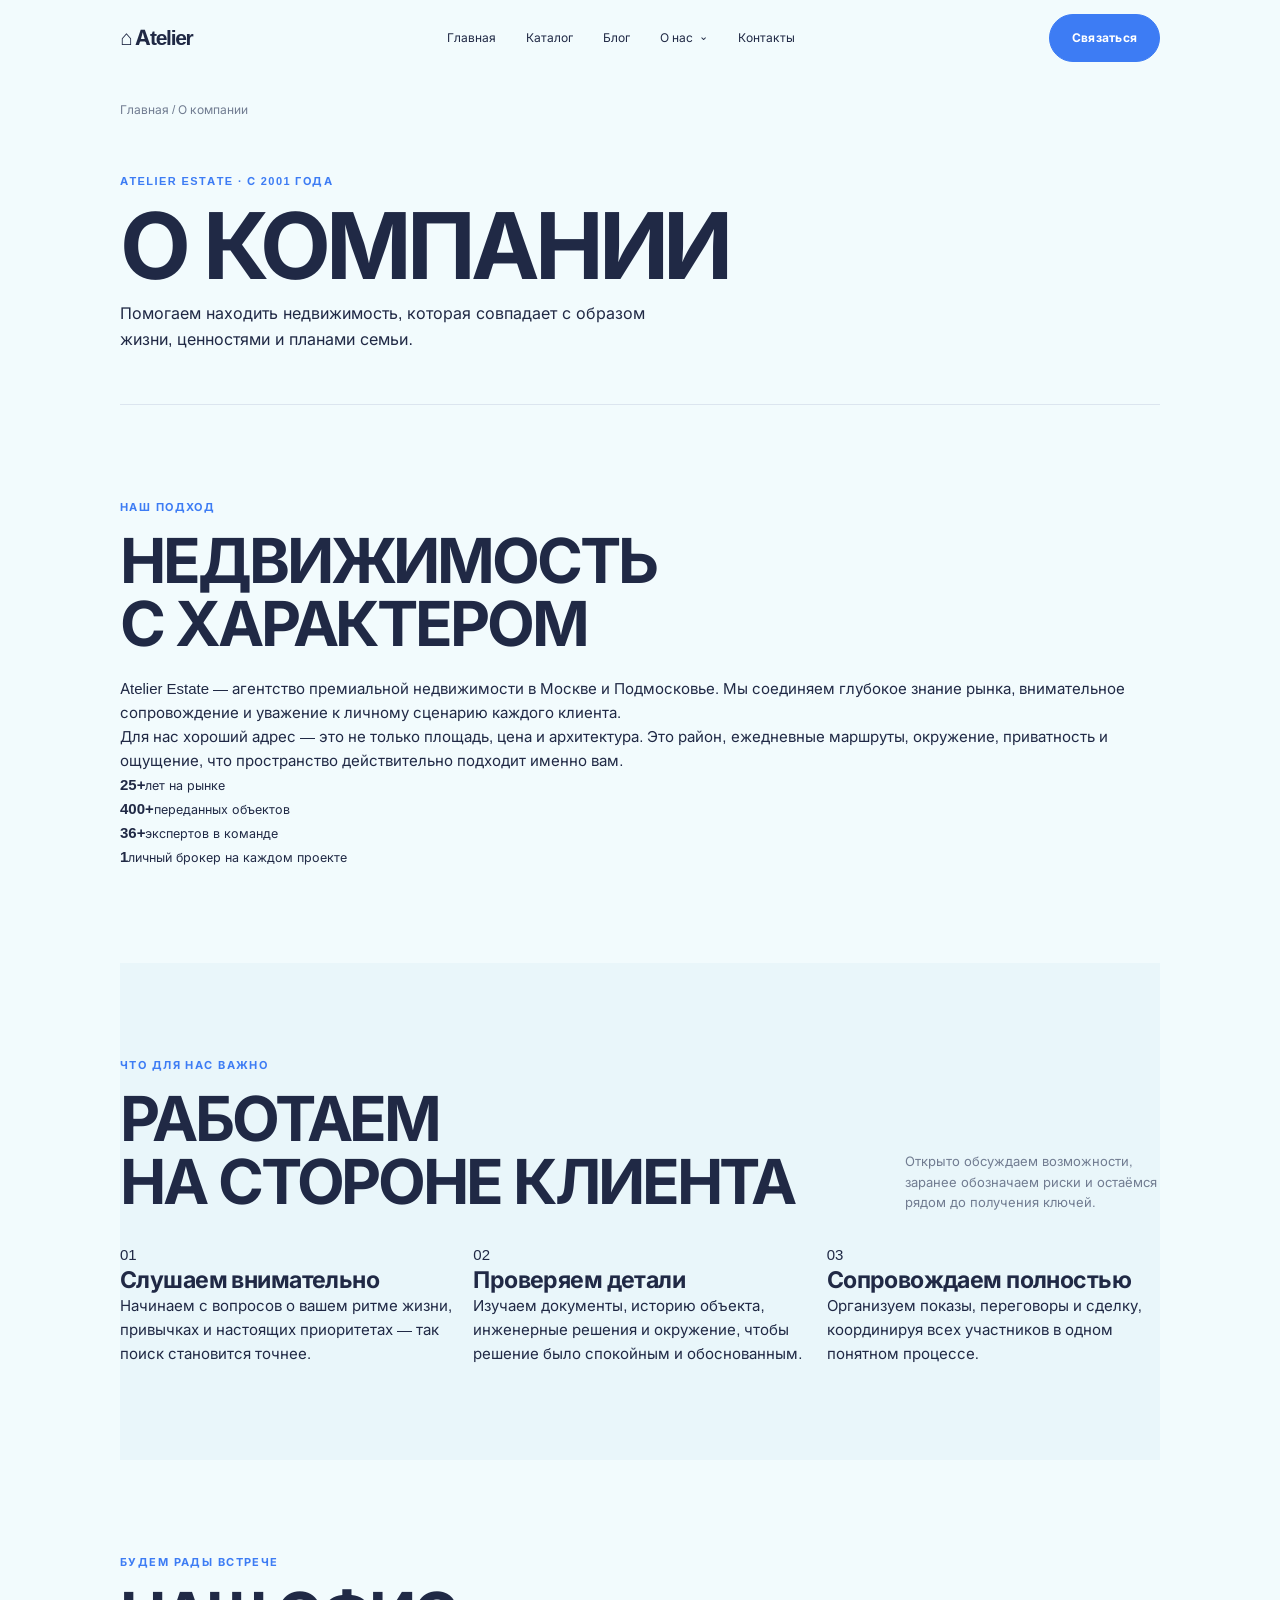
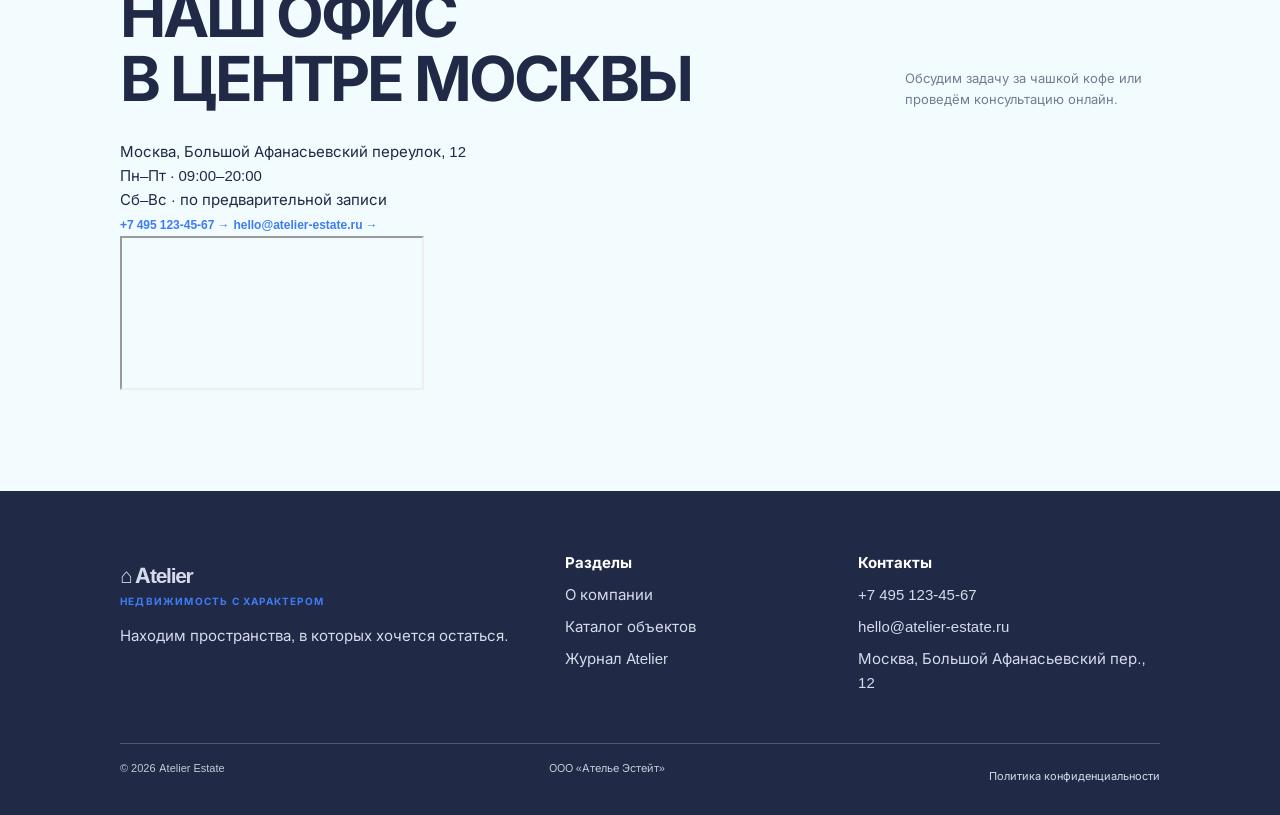
==== commit 000a30ff: "Group consecutive paragraphs in div blocks" ====
--- a/about.html
+++ b/about.html
@@ -42,8 +42,8 @@
         <div class="about-story__copy">
           <p class="eyebrow">Наш подход</p>
           <h2>Недвижимость<br>с характером</h2>
-          <p>Atelier Estate — агентство премиальной недвижимости в Москве и Подмосковье. Мы соединяем глубокое знание рынка, внимательное сопровождение и уважение к личному сценарию каждого клиента.</p>
-          <p>Для нас хороший адрес — это не только площадь, цена и архитектура. Это район, ежедневные маршруты, окружение, приватность и ощущение, что пространство действительно подходит именно вам.</p>
+          <div class="paragraph-group"><p>Atelier Estate — агентство премиальной недвижимости в Москве и Подмосковье. Мы соединяем глубокое знание рынка, внимательное сопровождение и уважение к личному сценарию каждого клиента.</p>
+          <p>Для нас хороший адрес — это не только площадь, цена и архитектура. Это район, ежедневные маршруты, окружение, приватность и ощущение, что пространство действительно подходит именно вам.</p></div>
         </div>
         <div class="about-story__facts">
           <div><strong>25<span>+</span></strong><small>лет на рынке</small></div>
@@ -78,8 +78,8 @@
         </div>
         <div class="about-office__layout">
           <div class="about-office__details">
-            <p class="about-office__address">Москва, Большой Афанасьевский переулок, 12</p>
-            <p>Пн–Пт · 09:00–20:00<br>Сб–Вс · по предварительной записи</p>
+            <div class="paragraph-group"><p class="about-office__address">Москва, Большой Афанасьевский переулок, 12</p>
+            <p>Пн–Пт · 09:00–20:00<br>Сб–Вс · по предварительной записи</p></div>
             <a class="link" href="tel:+74951234567">+7 495 123-45-67 →</a>
             <a class="link" href="mailto:hello@atelier-estate.ru">hello@atelier-estate.ru →</a>
           </div>
--- a/css/page.css
+++ b/css/page.css
@@ -1,9 +1,9 @@
-.header{position:relative;z-index:5;min-height:76px;display:flex;align-items:center;justify-content:space-between;gap:22px}.logo{font-size:21px;font-weight:700;letter-spacing:-.06em}.logo span{display:block;margin-top:1px;color:var(--blue);font-size:10px;letter-spacing:.12em;text-transform:uppercase}.menu{display:flex;align-items:center;gap:30px;font-size:12px}.menu a{position:relative}.menu a:hover,.menu a.active{color:var(--blue)}.menu a.active:after{position:absolute;right:0;bottom:-7px;left:0;height:2px;background:var(--blue);content:''}.menu-button{display:none;border:0;background:transparent}.hero{display:grid;grid-template-columns:1fr 2.05fr;column-gap:28px;align-items:end;min-height:570px;padding-top:18px;padding-bottom:55px}.hero__content{grid-column:1/-1;display:grid;grid-template-columns:1fr auto;align-items:end;gap:26px 36px;margin-bottom:30px}.hero__content .eyebrow{grid-column:1/-1;margin-bottom:-18px}.hero h1{grid-column:1/-1;max-width:970px}.hero .lead{grid-column:1;max-width:265px}.hero__actions{grid-column:1}.hero__image,.hero__visual{grid-column:2;grid-row:3/5;width:100%;height:360px;border-radius:var(--radius);object-fit:cover}.hero__visual{background:url('../assets/neighborhood-diptych.png') left center/200% 100% no-repeat}.hero .button{grid-column:1;justify-self:start}.hero .button--ghost{grid-column:1;grid-row:auto}.hero__content .hero-links{display:flex;gap:10px;align-items:center}.hero__stats{display:flex;gap:28px;margin-top:24px}.hero__stats strong{display:block;font-size:27px;line-height:1}.hero__stats span{display:block;color:var(--muted);font-size:11px;margin-top:6px}.hero__badge{position:absolute;right:calc((100% - var(--container))/2 + 18px);top:170px;width:98px;height:145px;padding:15px 10px;border-radius:55px;background:var(--blue);color:white;text-align:center;font-size:10px;font-weight:700}.hero__badge:before{content:'↓';display:grid;place-items:center;width:68px;height:68px;margin:0 auto 8px;border-radius:50%;background:#fff;color:var(--blue);font-size:32px}.section h2{margin:12px 0 22px}.why{display:grid;grid-template-columns:1fr 1fr;gap:8%;align-items:center}.why>img{height:390px;border-radius:var(--radius)}.ticks{padding:0;list-style:none}.ticks li{padding:12px 0;border-bottom:1px solid var(--line)}.ticks li:before{content:'✦';color:var(--blue);margin-right:12px}.object-grid{grid-template-columns:repeat(4,1fr)}.object-grid .card{box-shadow:0 8px 26px #1828490b;transition:transform .25s}.object-grid .card:hover{transform:translateY(-5px)}.card__body h3{margin:8px 0}.price{font-size:20px;font-weight:700;margin:8px 0 14px}.link{color:var(--blue);font-size:12px;font-weight:700}.news{display:grid;grid-template-columns:1.25fr 1fr;gap:20px}.news-main img{height:360px}.news-main h3{margin-top:9px}.news-side{display:grid;gap:14px}.news-mini{display:grid;grid-template-columns:140px 1fr;overflow:hidden;border-radius:20px;background:#fff}.news-mini img{height:128px}.news-mini div{padding:14px}.section--cream{background:#e9f6fa}.section--dark{background:var(--ink);color:white}.form-grid{display:grid;grid-template-columns:1fr 1fr;gap:14px}.form-grid textarea{min-height:110px;grid-column:1/-1}.tabs{display:flex;gap:24px;border-bottom:1px solid var(--line);margin:26px 0}.tab{padding:0 0 12px;border:0;border-bottom:2px solid transparent;background:none;font-size:12px;font-weight:700}.tab.active{color:var(--blue);border-color:var(--blue)}.slider{overflow:hidden}.slider__track{display:flex;gap:18px;transition:transform .4s ease}.slide{position:relative;display:flex;flex:0 0 calc(72% - 9px);height:390px;flex-direction:column;justify-content:end;overflow:hidden;padding:30px;border-radius:var(--radius);color:#fff;background:linear-gradient(0deg,#111d36b8,transparent 65%),url('../assets/barvikha-villa.png') center/cover}.slide:nth-child(2){background-image:linear-gradient(0deg,#111d36b8,transparent 65%),url('../assets/neighborhood-diptych.png');background-position:center,right}.slide:nth-child(3){background-image:linear-gradient(0deg,#111d36b8,transparent 65%),url('../assets/neighborhood-diptych.png');background-position:center,left}.slide span{margin-bottom:8px;color:#d8e6ff;font-size:11px;font-weight:700;letter-spacing:.1em;text-transform:uppercase}.slider__controls{display:flex;gap:9px;margin-top:18px}.slider__controls button{width:46px;height:46px;border:1px solid #b7c8dc;border-radius:50%;background:transparent;color:inherit}.footer{padding:60px 0 22px;background:var(--ink);color:#fff}.footer-grid{display:grid;grid-template-columns:1.6fr 1fr 1.2fr;gap:42px}.footer a{display:block;margin:8px 0;color:#d5dbea}.footer p{color:#d5dbea;margin-top:15px}.footer-bottom{display:flex;justify-content:space-between;margin-top:40px;padding-top:16px;border-top:1px solid #ffffff38;color:#c2c9d8;font-size:11px}.crumbs{padding:24px 0;color:var(--muted);font-size:12px}.page-title{padding:30px 0 52px;border-bottom:1px solid var(--line)}.page-title h1{margin:10px 0}.filters{display:flex;gap:9px;flex-wrap:wrap;padding:22px 0 34px}.filter{padding:10px 15px;border:1px solid #d6e2ee;border-radius:999px;background:#fff;font-size:12px}.two{grid-template-columns:repeat(2,1fr)}.three{grid-template-columns:repeat(3,1fr)}.pagination{display:flex;justify-content:center;gap:7px;margin:40px 0}.pagination a{min-width:39px;padding:9px 12px;border:1px solid var(--line);border-radius:12px;text-align:center}.pagination .current{background:var(--blue);border-color:var(--blue);color:white}.article{max-width:800px;margin:auto}.article>img{height:440px;margin:20px 0 36px;border-radius:var(--radius)}.article p,.article li{font-size:16px}.article h1{font-size:clamp(38px,6vw,64px);margin:12px 0}.article h2{margin:42px 0 16px}.article>img~img{height:390px}.note{margin:26px 0;padding:22px 26px;border-left:3px solid var(--blue);border-radius:0 16px 16px 0;background:#e9f6fa;font-size:18px;font-weight:700}.gallery>img{height:520px;border-radius:var(--radius)}.thumbs{display:grid;grid-template-columns:repeat(4,1fr);gap:10px;margin-top:10px}.thumbs img{height:105px;border-radius:16px}.object-head{display:grid;grid-template-columns:1.4fr 1fr;gap:55px;padding:50px 0}.object-head .price{font-size:32px}.specs{display:grid;grid-template-columns:1fr 1fr;border-top:1px solid var(--line)}.specs div{padding:14px 0;border-bottom:1px solid var(--line)}.specs span{display:block;color:var(--muted);font-size:10px;letter-spacing:.08em;text-transform:uppercase}.map{display:grid;height:320px;place-items:center;border-radius:var(--radius);background:linear-gradient(135deg,#ddecf3,#c8deea);color:#334260;font-size:24px;font-weight:700}.formbox{margin:65px 0;padding:42px;border-radius:var(--radius);background:#e4f3f8}.formbox h2{margin:12px 0 22px}.policy{max-width:850px;padding:24px 0 90px}.policy h2{margin-top:38px;font-size:30px}.policy p{margin-top:10px}.team{display:grid;grid-template-columns:.85fr 1.15fr;gap:50px;align-items:center}.team-copy .lead{margin:20px 0}.team-gallery{display:grid;grid-template-columns:1fr 1fr;grid-template-rows:190px 190px;gap:14px}.team-photo{border-radius:24px;background-image:url('../assets/advisors-diptych.png');background-size:200% 100%;background-repeat:no-repeat}.team-photo--man{background-position:left center}.team-photo--woman{background-position:right center}.team-photo--large{grid-column:1/-1;background-image:url('../assets/neighborhood-diptych.png');background-position:right center}.team-stats{display:flex;gap:36px;margin-top:30px}.team-stats strong{display:block;color:var(--blue);font-size:38px;line-height:1}.team-stats span{font-size:11px;color:var(--muted)}.amenities{display:grid;grid-template-columns:1fr 1.2fr;gap:38px;align-items:center}.amenities__photo{height:270px;border-radius:var(--radius);background:url('../assets/neighborhood-diptych.png') left center/200% 100%}.amenity-icons{display:flex;gap:12px;margin-top:22px}.amenity-icons span{display:grid;width:48px;height:48px;place-items:center;border:1px solid #b8d4f5;border-radius:50%;color:var(--blue);font-size:20px}.testimonials{display:grid;grid-template-columns:repeat(3,1fr);gap:18px}.quote-card{padding:25px;border-radius:22px;background:#f0f1f3}.quote-card .quote-mark{color:var(--blue);font-size:36px;line-height:1}.quote-card h3{font-size:16px;letter-spacing:0;margin:8px 0}.quote-card p{color:#687286;font-size:13px}.quote-card strong{display:block;margin-top:14px;font-size:13px}.subscribe{display:grid;grid-template-columns:1.4fr 1fr;gap:35px;align-items:center}.subscribe form{display:flex;border-bottom:1px solid #abb9ce}.subscribe .field{border:0;background:transparent}.subscribe .button{border-radius:12px 12px 0 0}.socials{display:flex;gap:18px}.socials a{display:grid;width:34px;height:34px;place-items:center;border:1px solid #ffffff80;border-radius:50%;font-size:12px}@media(max-width:900px){.object-grid{grid-template-columns:repeat(2,1fr)}.hero{min-height:500px}.hero__image,.hero__visual{height:330px}.hero__badge{right:8%;top:190px}.team{grid-template-columns:1fr}.team-gallery{grid-template-rows:170px 200px}.footer-grid{grid-template-columns:1fr 1fr}.testimonials{grid-template-columns:1fr 1fr}}@media(max-width:640px){.container{width:calc(100% - 36px)}.header{min-height:68px}.header>.button{display:none}.menu-button{display:block;padding:8px 0;color:var(--blue);font-weight:700}.menu{position:absolute;top:62px;right:0;left:0;display:none;align-items:stretch;gap:18px;padding:20px;border:1px solid var(--line);border-radius:18px;background:#fff;box-shadow:0 12px 30px #1c31521c}.menu.is-open{display:flex;flex-direction:column}.menu a.active:after{display:none}.hero{display:flex;min-height:auto;flex-direction:column;align-items:stretch;padding-top:42px;padding-bottom:22px}.hero__content{display:block;margin-bottom:22px}.hero__content .eyebrow{margin-bottom:12px}.hero h1{font-size:clamp(42px,12vw,66px)}.hero .lead{max-width:340px;margin:18px 0}.hero__image,.hero__visual{height:280px}.hero__badge{top:325px;right:10%;transform:scale(.78);transform-origin:top right}.hero__stats{margin:20px 0}.section{padding:65px 0}.why,.amenities,.news,.object-head,.subscribe{grid-template-columns:1fr}.why>img{height:280px}.object-grid,.three,.two,.testimonials,.form-grid,.footer-grid{grid-template-columns:1fr}.slide{flex-basis:100%;height:290px}.form-grid textarea{grid-column:auto}.tabs{gap:16px;overflow:auto}.tab{white-space:nowrap}.gallery>img{height:300px}.thumbs img{height:75px}.article>img{height:280px}.article>img~img{height:270px}.team-gallery{grid-template-rows:140px 170px;gap:9px}.team-stats{gap:24px}.team-stats strong{font-size:30px}.footer-bottom{display:block}.footer-bottom>*{display:block;margin:8px 0}.footer-grid{gap:25px}.news-mini{grid-template-columns:115px 1fr}.news-mini img{height:120px}.page-title{padding:25px 0 38px}.page-title h1{font-size:clamp(42px,11vw,62px)}.formbox{padding:25px}.filters{gap:7px}.filter{padding:9px 12px}}
-.hero{position:relative;grid-template-columns:minmax(205px,.34fr) minmax(0,1fr);grid-template-rows:auto 360px;gap:0 30px;align-items:stretch;min-height:0;padding:10px 0 44px}.hero__heading{grid-column:1/-1;padding:15px 0 25px}.hero__heading .eyebrow{margin-bottom:13px}.hero__heading h1{max-width:100%;font-size:clamp(48px,7.1vw,88px);line-height:.91}.hero__details{grid-column:1;grid-row:2;display:flex;flex-direction:column;align-items:flex-start;padding-top:0}.hero__details .lead{font-size:15px}.hero__stats{gap:24px;margin:24px 0}.hero__stats strong{font-size:26px}.hero__stats strong span{display:inline;color:var(--blue);font-size:19px}.hero__stats div>span{font-size:11px;color:var(--muted)}.hero__team-card{width:100%;margin-top:auto;padding:17px 18px;border-radius:20px;background:var(--blue);color:#fff}.hero__avatars{display:flex;align-items:center;margin-bottom:12px}.hero__avatars .team-photo,.avatar-initial{width:40px;height:40px;margin-right:-8px;border:2px solid #fff;border-radius:50%;background-size:200% 100%}.hero__avatars .team-photo--woman{background-position:right}.avatar-initial{display:grid;place-items:center;background:#dce9ff;color:var(--ink);font-weight:700}.hero__team-card b{font-size:11px}.hero__team-card p{font-size:11px;line-height:1.35;color:#e8efff;margin-top:4px}.hero__visual{grid-column:2;grid-row:2;width:100%;height:360px;border-radius:30px;background:url('../assets/neighborhood-diptych.png') left center/200% 100% no-repeat}.hero__badge{right:8%;top:160px;z-index:2;display:flex;flex-direction:column;align-items:center;justify-content:center;height:143px}.hero__badge:before{display:none}.download-icon{display:grid;width:68px;height:68px;place-items:center;margin-bottom:7px;border-radius:50%;background:#fff;color:var(--blue);font-size:34px}.amenities{grid-template-columns:.95fr 1.05fr;gap:26px 35px;align-items:center}.amenities h2,.team h2,.properties h2,.reviews-section h2,.subscribe h2{margin:12px 0 22px}.amenities__copy{padding-left:18px;border-left:3px solid var(--blue)}.amenities__copy p,.team-copy>p:not(.eyebrow),.amenities__copy--second p{font-size:13px;color:#44506a;margin:0 0 12px}.amenities__photo{height:225px}.amenities__photo--wide{height:225px}.amenity-icons{gap:10px}.amenity-icons span{width:44px;height:44px;background:#fff}.amenities__copy--second{padding:0;border:0}.team-section{background:#fff}.team{grid-template-columns:.8fr 1.2fr}.team-gallery{grid-template-rows:180px 210px}.team-photo{min-height:0}.team-photo--man{background-position:left center}.team-photo--woman{background-position:right center}.team-photo--large{background-position:right center}.team-caption{grid-column:1/-1;padding:17px 20px;border:1px solid #c9d6e5;border-radius:22px;text-align:center}.team-caption strong{display:block;margin:5px 0;font-size:22px}.team-caption p{color:var(--muted);font-size:12px}.team-stats strong span{display:inline;color:var(--blue);font-size:25px}.section-heading{display:flex;align-items:end;justify-content:space-between;gap:20px;margin-bottom:30px}.section-heading h2{margin-bottom:0}.object-grid{grid-template-columns:repeat(4,minmax(0,1fr))}.property-card img{height:200px}.property-card:nth-child(2) img,.property-card:nth-child(4) img{object-fit:cover;object-position:left center}.property-card__bottom{display:flex;align-items:center;justify-content:space-between}.property-card__bottom .price{margin:8px 0 0}.round-arrow{display:grid;width:38px;height:38px;place-items:center;border:1px solid #bbd1ed;border-radius:50%;color:var(--blue)}.round-arrow:hover{background:var(--blue);color:#fff}.reviews-section{background:#fff}.reviews-intro{max-width:255px;color:var(--muted);font-size:13px}.quote-card{padding:23px 25px;background:#f1f2f4}.quote-card .quote-mark{display:block;font-size:44px;font-weight:700}.quote-card h3{min-height:40px}.blog-preview .news-main .card__body{padding:20px 23px}.news-main .link{display:inline-block;margin-top:12px}.news-mini h3{font-size:17px;margin:6px 0}.news-mini .meta{font-size:10px}.subscribe-section{background:#e8f6fa}.subscribe{grid-template-columns:.9fr 1.1fr}.booking{width:100%}.booking-form{display:grid;grid-template-columns:1fr 1fr;gap:12px}.booking-form[hidden]{display:none}.booking-form textarea,.booking-form button{grid-column:1/-1}.form-note{margin-top:12px;color:var(--muted);font-size:10px}.form-note a{text-decoration:underline}.sr-only{position:absolute;width:1px;height:1px;padding:0;margin:-1px;overflow:hidden;clip:rect(0,0,0,0);white-space:nowrap;border:0}@media(max-width:900px){.hero{grid-template-columns:220px minmax(0,1fr);grid-template-rows:auto 330px}.hero__heading h1{font-size:clamp(46px,7vw,70px)}.hero__visual{height:330px}.hero__badge{right:6%;top:160px}.amenities{gap:22px}.object-grid{grid-template-columns:repeat(2,minmax(0,1fr))}.team{gap:30px}}@media(max-width:640px){.hero{display:flex;min-height:0;flex-direction:column;padding-top:25px;padding-bottom:20px}.hero__heading{padding:5px 0 18px}.hero__heading .eyebrow{font-size:9px}.hero__heading h1{font-size:clamp(38px,10.5vw,60px);line-height:.94}.hero__details{order:2;padding-top:15px}.hero__details .lead{max-width:340px}.hero__stats{margin:18px 0}.hero__team-card{margin:4px 0 0;max-width:300px}.hero__visual{order:1;height:255px}.hero__badge{top:265px;right:8px;transform:scale(.72);transform-origin:top right}.amenities{grid-template-columns:1fr}.amenities__photo--wide{grid-row:auto}.amenities__copy--second{padding:0}.team{grid-template-columns:1fr}.team-gallery{grid-template-rows:135px 155px}.team-caption{padding:13px}.team-caption strong{font-size:18px}.section-heading{align-items:flex-start;flex-direction:column}.object-grid{grid-template-columns:1fr}.reviews-intro{max-width:none}.testimonials{grid-template-columns:1fr}.quote-card h3{min-height:0}.subscribe{grid-template-columns:1fr}.booking-form{grid-template-columns:1fr}.booking-form textarea,.booking-form button{grid-column:auto}.subscribe h2{font-size:42px}.hero__stats div>span{font-size:10px}}
+.header{position:relative;z-index:5;min-height:76px;display:flex;align-items:center;justify-content:space-between;gap:22px}.logo{font-size:21px;font-weight:700;letter-spacing:-.06em}.logo span{display:block;margin-top:1px;color:var(--blue);font-size:10px;letter-spacing:.12em;text-transform:uppercase}.menu{display:flex;align-items:center;gap:30px;font-size:12px}.menu a{position:relative}.menu a:hover,.menu a.active{color:var(--blue)}.menu a.active:after{position:absolute;right:0;bottom:-7px;left:0;height:2px;background:var(--blue);content:''}.menu-button{display:none;border:0;background:transparent}.hero{display:grid;grid-template-columns:1fr 2.05fr;column-gap:28px;align-items:end;min-height:570px;padding-top:18px;padding-bottom:55px}.hero__content{grid-column:1/-1;display:grid;grid-template-columns:1fr auto;align-items:end;gap:26px 36px;margin-bottom:30px}.hero__content .eyebrow{grid-column:1/-1;margin-bottom:-18px}.hero h1{grid-column:1/-1;max-width:970px}.hero .lead{grid-column:1;max-width:265px}.hero__actions{grid-column:1}.hero__image,.hero__visual{grid-column:2;grid-row:3/5;width:100%;height:360px;border-radius:var(--radius);object-fit:cover}.hero__visual{background:url('../assets/neighborhood-diptych.webp') left center/200% 100% no-repeat}.hero .button{grid-column:1;justify-self:start}.hero .button--ghost{grid-column:1;grid-row:auto}.hero__content .hero-links{display:flex;gap:10px;align-items:center}.hero__stats{display:flex;gap:28px;margin-top:24px}.hero__stats strong{display:block;font-size:27px;line-height:1}.hero__stats span{display:block;color:var(--muted);font-size:11px;margin-top:6px}.hero__badge{position:absolute;right:calc((100% - var(--container))/2 + 18px);top:170px;width:98px;height:145px;padding:15px 10px;border-radius:55px;background:var(--blue);color:white;text-align:center;font-size:10px;font-weight:700}.hero__badge:before{content:'↓';display:grid;place-items:center;width:68px;height:68px;margin:0 auto 8px;border-radius:50%;background:#fff;color:var(--blue);font-size:32px}.section h2{margin:12px 0 22px}.why{display:grid;grid-template-columns:1fr 1fr;gap:8%;align-items:center}.why>img{height:390px;border-radius:var(--radius)}.ticks{padding:0;list-style:none}.ticks li{padding:12px 0;border-bottom:1px solid var(--line)}.ticks li:before{content:'✦';color:var(--blue);margin-right:12px}.object-grid{grid-template-columns:repeat(4,1fr)}.object-grid .card{box-shadow:0 8px 26px #1828490b;transition:transform .25s}.object-grid .card:hover{transform:translateY(-5px)}.card__body h3{margin:8px 0}.price{font-size:20px;font-weight:700;margin:8px 0 14px}.link{color:var(--blue);font-size:12px;font-weight:700}.news{display:grid;grid-template-columns:1.25fr 1fr;gap:20px}.news-main img{height:360px}.news-main h3{margin-top:9px}.news-side{display:grid;gap:14px}.news-mini{display:grid;grid-template-columns:140px 1fr;overflow:hidden;border-radius:20px;background:#fff}.news-mini img{height:128px}.news-mini div{padding:14px}.section--cream{background:#e9f6fa}.section--dark{background:var(--ink);color:white}.form-grid{display:grid;grid-template-columns:1fr 1fr;gap:14px}.form-grid textarea{min-height:110px;grid-column:1/-1}.tabs{display:flex;gap:24px;border-bottom:1px solid var(--line);margin:26px 0}.tab{padding:0 0 12px;border:0;border-bottom:2px solid transparent;background:none;font-size:12px;font-weight:700}.tab.active{color:var(--blue);border-color:var(--blue)}.slider{overflow:hidden}.slider__track{display:flex;gap:18px;transition:transform .4s ease}.slide{position:relative;display:flex;flex:0 0 calc(72% - 9px);height:390px;flex-direction:column;justify-content:end;overflow:hidden;padding:30px;border-radius:var(--radius);color:#fff;background:linear-gradient(0deg,#111d36b8,transparent 65%),url('../assets/barvikha-villa.webp') center/cover}.slide:nth-child(2){background-image:linear-gradient(0deg,#111d36b8,transparent 65%),url('../assets/neighborhood-diptych.webp');background-position:center,right}.slide:nth-child(3){background-image:linear-gradient(0deg,#111d36b8,transparent 65%),url('../assets/neighborhood-diptych.webp');background-position:center,left}.slide span{margin-bottom:8px;color:#d8e6ff;font-size:11px;font-weight:700;letter-spacing:.1em;text-transform:uppercase}.slider__controls{display:flex;gap:9px;margin-top:18px}.slider__controls button{width:46px;height:46px;border:1px solid #b7c8dc;border-radius:50%;background:transparent;color:inherit}.footer{padding:60px 0 22px;background:var(--ink);color:#fff}.footer-grid{display:grid;grid-template-columns:1.6fr 1fr 1.2fr;gap:42px}.footer a{display:block;margin:8px 0;color:#d5dbea}.footer p{color:#d5dbea;margin-top:15px}.footer-bottom{display:flex;justify-content:space-between;margin-top:40px;padding-top:16px;border-top:1px solid #ffffff38;color:#c2c9d8;font-size:11px}.crumbs{padding:24px 0;color:var(--muted);font-size:12px}.page-title{padding:30px 0 52px;border-bottom:1px solid var(--line)}.page-title h1{margin:10px 0}.filters{display:flex;gap:9px;flex-wrap:wrap;padding:22px 0 34px}.filter{padding:10px 15px;border:1px solid #d6e2ee;border-radius:999px;background:#fff;font-size:12px}.two{grid-template-columns:repeat(2,1fr)}.three{grid-template-columns:repeat(3,1fr)}.pagination{display:flex;justify-content:center;gap:7px;margin:40px 0}.pagination a{min-width:39px;padding:9px 12px;border:1px solid var(--line);border-radius:12px;text-align:center}.pagination .current{background:var(--blue);border-color:var(--blue);color:white}.article{max-width:800px;margin:auto}.article>img{height:440px;margin:20px 0 36px;border-radius:var(--radius)}.article p,.article li{font-size:16px}.article h1{font-size:clamp(38px,6vw,64px);margin:12px 0}.article h2{margin:42px 0 16px}.article>img~img{height:390px}.note{margin:26px 0;padding:22px 26px;border-left:3px solid var(--blue);border-radius:0 16px 16px 0;background:#e9f6fa;font-size:18px;font-weight:700}.gallery>img{height:520px;border-radius:var(--radius)}.thumbs{display:grid;grid-template-columns:repeat(4,1fr);gap:10px;margin-top:10px}.thumbs img{height:105px;border-radius:16px}.object-head{display:grid;grid-template-columns:1.4fr 1fr;gap:55px;padding:50px 0}.object-head .price{font-size:32px}.specs{display:grid;grid-template-columns:1fr 1fr;border-top:1px solid var(--line)}.specs div{padding:14px 0;border-bottom:1px solid var(--line)}.specs span{display:block;color:var(--muted);font-size:10px;letter-spacing:.08em;text-transform:uppercase}.map{display:grid;height:320px;place-items:center;border-radius:var(--radius);background:linear-gradient(135deg,#ddecf3,#c8deea);color:#334260;font-size:24px;font-weight:700}.formbox{margin:65px 0;padding:42px;border-radius:var(--radius);background:#e4f3f8}.formbox h2{margin:12px 0 22px}.policy{max-width:850px;padding:24px 0 90px}.policy h2{margin-top:38px;font-size:30px}.policy p{margin-top:10px}.team{display:grid;grid-template-columns:.85fr 1.15fr;gap:50px;align-items:center}.team-copy .lead{margin:20px 0}.team-gallery{display:grid;grid-template-columns:1fr 1fr;grid-template-rows:190px 190px;gap:14px}.team-photo{border-radius:24px;background-image:url('../assets/advisors-diptych.webp');background-size:200% 100%;background-repeat:no-repeat}.team-photo--man{background-position:left center}.team-photo--woman{background-position:right center}.team-photo--large{grid-column:1/-1;background-image:url('../assets/neighborhood-diptych.webp');background-position:right center}.team-stats{display:flex;gap:36px;margin-top:30px}.team-stats strong{display:block;color:var(--blue);font-size:38px;line-height:1}.team-stats span{font-size:11px;color:var(--muted)}.amenities{display:grid;grid-template-columns:1fr 1.2fr;gap:38px;align-items:center}.amenities__photo{height:270px;border-radius:var(--radius);background:url('../assets/neighborhood-diptych.webp') left center/200% 100%}.amenity-icons{display:flex;gap:12px;margin-top:22px}.amenity-icons span{display:grid;width:48px;height:48px;place-items:center;border:1px solid #b8d4f5;border-radius:50%;color:var(--blue);font-size:20px}.testimonials{display:grid;grid-template-columns:repeat(3,1fr);gap:18px}.quote-card{padding:25px;border-radius:22px;background:#f0f1f3}.quote-card .quote-mark{color:var(--blue);font-size:36px;line-height:1}.quote-card h3{font-size:16px;letter-spacing:0;margin:8px 0}.quote-card p{color:#687286;font-size:13px}.quote-card strong{display:block;margin-top:14px;font-size:13px}.subscribe{display:grid;grid-template-columns:1.4fr 1fr;gap:35px;align-items:center}.subscribe form{display:flex;border-bottom:1px solid #abb9ce}.subscribe .field{border:0;background:transparent}.subscribe .button{border-radius:12px 12px 0 0}.socials{display:flex;gap:18px}.socials a{display:grid;width:34px;height:34px;place-items:center;border:1px solid #ffffff80;border-radius:50%;font-size:12px}@media(max-width:900px){.object-grid{grid-template-columns:repeat(2,1fr)}.hero{min-height:500px}.hero__image,.hero__visual{height:330px}.hero__badge{right:8%;top:190px}.team{grid-template-columns:1fr}.team-gallery{grid-template-rows:170px 200px}.footer-grid{grid-template-columns:1fr 1fr}.testimonials{grid-template-columns:1fr 1fr}}@media(max-width:640px){.container{width:calc(100% - 36px)}.header{min-height:68px}.header>.button{display:none}.menu-button{display:block;padding:8px 0;color:var(--blue);font-weight:700}.menu{position:absolute;top:62px;right:0;left:0;display:none;align-items:stretch;gap:18px;padding:20px;border:1px solid var(--line);border-radius:18px;background:#fff;box-shadow:0 12px 30px #1c31521c}.menu.is-open{display:flex;flex-direction:column}.menu a.active:after{display:none}.hero{display:flex;min-height:auto;flex-direction:column;align-items:stretch;padding-top:42px;padding-bottom:22px}.hero__content{display:block;margin-bottom:22px}.hero__content .eyebrow{margin-bottom:12px}.hero h1{font-size:clamp(42px,12vw,66px)}.hero .lead{max-width:340px;margin:18px 0}.hero__image,.hero__visual{height:280px}.hero__badge{top:325px;right:10%;transform:scale(.78);transform-origin:top right}.hero__stats{margin:20px 0}.section{padding:65px 0}.why,.amenities,.news,.object-head,.subscribe{grid-template-columns:1fr}.why>img{height:280px}.object-grid,.three,.two,.testimonials,.form-grid,.footer-grid{grid-template-columns:1fr}.slide{flex-basis:100%;height:290px}.form-grid textarea{grid-column:auto}.tabs{gap:16px;overflow:auto}.tab{white-space:nowrap}.gallery>img{height:300px}.thumbs img{height:75px}.article>img{height:280px}.article>img~img{height:270px}.team-gallery{grid-template-rows:140px 170px;gap:9px}.team-stats{gap:24px}.team-stats strong{font-size:30px}.footer-bottom{display:block}.footer-bottom>*{display:block;margin:8px 0}.footer-grid{gap:25px}.news-mini{grid-template-columns:115px 1fr}.news-mini img{height:120px}.page-title{padding:25px 0 38px}.page-title h1{font-size:clamp(42px,11vw,62px)}.formbox{padding:25px}.filters{gap:7px}.filter{padding:9px 12px}}
+.hero{position:relative;grid-template-columns:minmax(205px,.34fr) minmax(0,1fr);grid-template-rows:auto 360px;gap:0 30px;align-items:stretch;min-height:0;padding:10px 0 44px}.hero__heading{grid-column:1/-1;padding:15px 0 25px}.hero__heading .eyebrow{margin-bottom:13px}.hero__heading h1{max-width:100%;font-size:clamp(48px,7.1vw,88px);line-height:.91}.hero__details{grid-column:1;grid-row:2;display:flex;flex-direction:column;align-items:flex-start;padding-top:0}.hero__details .lead{font-size:15px}.hero__stats{gap:24px;margin:24px 0}.hero__stats strong{font-size:26px}.hero__stats strong span{display:inline;color:var(--blue);font-size:19px}.hero__stats div>span{font-size:11px;color:var(--muted)}.hero__team-card{width:100%;margin-top:auto;padding:17px 18px;border-radius:20px;background:var(--blue);color:#fff}.hero__avatars{display:flex;align-items:center;margin-bottom:12px}.hero__avatars .team-photo,.avatar-initial{width:40px;height:40px;margin-right:-8px;border:2px solid #fff;border-radius:50%;background-size:200% 100%}.hero__avatars .team-photo--woman{background-position:right}.avatar-initial{display:grid;place-items:center;background:#dce9ff;color:var(--ink);font-weight:700}.hero__team-card b{font-size:11px}.hero__team-card p{font-size:11px;line-height:1.35;color:#e8efff;margin-top:4px}.hero__visual{grid-column:2;grid-row:2;width:100%;height:360px;border-radius:30px;background:url('../assets/neighborhood-diptych.webp') left center/200% 100% no-repeat}.hero__badge{right:8%;top:160px;z-index:2;display:flex;flex-direction:column;align-items:center;justify-content:center;height:143px}.hero__badge:before{display:none}.download-icon{display:grid;width:68px;height:68px;place-items:center;margin-bottom:7px;border-radius:50%;background:#fff;color:var(--blue);font-size:34px}.amenities{grid-template-columns:.95fr 1.05fr;gap:26px 35px;align-items:center}.amenities h2,.team h2,.properties h2,.reviews-section h2,.subscribe h2{margin:12px 0 22px}.amenities__copy{padding-left:18px;border-left:3px solid var(--blue)}.amenities__copy p,.team-copy>p:not(.eyebrow),.team-copy>.paragraph-group>p,.amenities__copy--second p{font-size:13px;color:#44506a;margin:0 0 12px}.amenities__photo{height:225px}.amenities__photo--wide{height:225px}.amenity-icons{gap:10px}.amenity-icons span{width:44px;height:44px;background:#fff}.amenities__copy--second{padding:0;border:0}.team-section{background:#fff}.team{grid-template-columns:.8fr 1.2fr}.team-gallery{grid-template-rows:180px 210px}.team-photo{min-height:0}.team-photo--man{background-position:left center}.team-photo--woman{background-position:right center}.team-photo--large{background-position:right center}.team-caption{grid-column:1/-1;padding:17px 20px;border:1px solid #c9d6e5;border-radius:22px;text-align:center}.team-caption strong{display:block;margin:5px 0;font-size:22px}.team-caption p{color:var(--muted);font-size:12px}.team-stats strong span{display:inline;color:var(--blue);font-size:25px}.section-heading{display:flex;align-items:end;justify-content:space-between;gap:20px;margin-bottom:30px}.section-heading h2{margin-bottom:0}.object-grid{grid-template-columns:repeat(4,minmax(0,1fr))}.property-card img{height:200px}.property-card:nth-child(2) img,.property-card:nth-child(4) img{object-fit:cover;object-position:left center}.property-card__bottom{display:flex;align-items:center;justify-content:space-between}.property-card__bottom .price{margin:8px 0 0}.round-arrow{display:grid;width:38px;height:38px;place-items:center;border:1px solid #bbd1ed;border-radius:50%;color:var(--blue)}.round-arrow:hover{background:var(--blue);color:#fff}.reviews-section{background:#fff}.reviews-intro{max-width:255px;color:var(--muted);font-size:13px}.quote-card{padding:23px 25px;background:#f1f2f4}.quote-card .quote-mark{display:block;font-size:44px;font-weight:700}.quote-card h3{min-height:40px}.blog-preview .news-main .card__body{padding:20px 23px}.news-main .link{display:inline-block;margin-top:12px}.news-mini h3{font-size:17px;margin:6px 0}.news-mini .meta{font-size:10px}.subscribe-section{background:#e8f6fa}.subscribe{grid-template-columns:.9fr 1.1fr}.booking{width:100%}.booking-form{display:grid;grid-template-columns:1fr 1fr;gap:12px}.booking-form[hidden]{display:none}.booking-form textarea,.booking-form button{grid-column:1/-1}.form-note{margin-top:12px;color:var(--muted);font-size:10px}.form-note a{text-decoration:underline}.sr-only{position:absolute;width:1px;height:1px;padding:0;margin:-1px;overflow:hidden;clip:rect(0,0,0,0);white-space:nowrap;border:0}@media(max-width:900px){.hero{grid-template-columns:220px minmax(0,1fr);grid-template-rows:auto 330px}.hero__heading h1{font-size:clamp(46px,7vw,70px)}.hero__visual{height:330px}.hero__badge{right:6%;top:160px}.amenities{gap:22px}.object-grid{grid-template-columns:repeat(2,minmax(0,1fr))}.team{gap:30px}}@media(max-width:640px){.hero{display:flex;min-height:0;flex-direction:column;padding-top:25px;padding-bottom:20px}.hero__heading{padding:5px 0 18px}.hero__heading .eyebrow{font-size:9px}.hero__heading h1{font-size:clamp(38px,10.5vw,60px);line-height:.94}.hero__details{order:2;padding-top:15px}.hero__details .lead{max-width:340px}.hero__stats{margin:18px 0}.hero__team-card{margin:4px 0 0;max-width:300px}.hero__visual{order:1;height:255px}.hero__badge{top:265px;right:8px;transform:scale(.72);transform-origin:top right}.amenities{grid-template-columns:1fr}.amenities__photo--wide{grid-row:auto}.amenities__copy--second{padding:0}.team{grid-template-columns:1fr}.team-gallery{grid-template-rows:135px 155px}.team-caption{padding:13px}.team-caption strong{font-size:18px}.section-heading{align-items:flex-start;flex-direction:column}.object-grid{grid-template-columns:1fr}.reviews-intro{max-width:none}.testimonials{grid-template-columns:1fr}.quote-card h3{min-height:0}.subscribe{grid-template-columns:1fr}.booking-form{grid-template-columns:1fr}.booking-form textarea,.booking-form button{grid-column:auto}.subscribe h2{font-size:42px}.hero__stats div>span{font-size:10px}}
 .hero__heading h1{font-size:clamp(40px,6.1vw,72px);line-height:.95}.news-side{grid-template-rows:repeat(3,minmax(0,1fr));align-self:stretch}.news-mini{height:100%;min-height:0;grid-template-columns:minmax(130px,27%) minmax(0,1fr);align-items:stretch}.news-mini img{width:100%;height:100%;min-height:0;align-self:stretch}.news-mini div{display:flex;min-width:0;flex-direction:column;align-items:flex-start;justify-content:center;padding:14px}.news-mini .link{margin-top:8px}.booking .booking-form{display:grid;grid-template-columns:repeat(2,minmax(0,1fr));gap:12px;border:0}.booking .booking-form[hidden]{display:none}.booking .booking-form .field{width:100%;min-width:0;border:1px solid #cbd9e9;border-radius:10px;background:#fff;padding:12px 14px}.booking .booking-form textarea,.booking .booking-form button{grid-column:1/-1}.booking .booking-form .button{width:auto;justify-self:start;border-radius:14px}.booking .form-note{max-width:100%;line-height:1.5}.hero__badge{display:none}.menu a{white-space:nowrap}@media(max-width:900px){.hero__heading h1{font-size:clamp(42px,6.6vw,66px)}.menu{gap:13px;font-size:11px}.header{gap:14px}.header__contact{min-height:42px;padding:10px 15px;font-size:11px}.subscribe{grid-template-columns:1fr;gap:28px}.booking .booking-form{grid-template-columns:repeat(2,minmax(0,1fr))}}@media(max-width:640px){.hero__heading h1{font-size:clamp(39px,10vw,58px)}.news-side{grid-template-rows:none}.news-mini{min-height:140px}.news-mini img{height:100%;min-height:140px}.news-mini div{padding:12px}.booking .booking-form{grid-template-columns:1fr}.booking .booking-form textarea,.booking .booking-form button{grid-column:auto}}
-.hero__visual,.amenities__photo,.team-photo{background-size:200% auto}.team-photo--large{background-size:200% auto}.team h2{font-size:clamp(34px,3.7vw,46px);line-height:1.03}.gallery-main{width:100%;height:520px;border-radius:var(--radius);background-image:url('../assets/object-gallery-grid.png');background-repeat:no-repeat;background-size:auto 200%;background-position:0 0;transition:background-position .3s ease}.gallery-main[data-view="terrace"]{background-position:100% 0}.gallery-main[data-view="living"]{background-position:0 100%}.gallery-main[data-view="spa"]{background-position:100% 100%}.thumbs{display:grid;grid-template-columns:repeat(4,minmax(0,1fr));gap:14px;margin-top:12px}.gallery-tab{padding:0;border:2px solid transparent;border-radius:16px;background:none;overflow:hidden;opacity:.72;transition:opacity .2s,border-color .2s}.gallery-tab.active,.gallery-tab:hover{border-color:var(--blue);opacity:1}.gallery-tab:focus-visible{outline:3px solid #8db5ff;outline-offset:2px}.gallery-thumb{display:block;width:100%;height:105px;background-image:url('../assets/object-gallery-grid.png');background-size:auto 200%;background-repeat:no-repeat}.gallery-thumb--exterior{background-position:0 0}.gallery-thumb--terrace{background-position:100% 0}.gallery-thumb--living{background-position:0 100%}.gallery-thumb--spa{background-position:100% 100%}.object-description{max-width:820px;padding-bottom:35px}.object-description h2{margin:12px 0 20px}.object-description p:not(.eyebrow){margin:14px 0;color:#44506a;line-height:1.8}.subscribe-block{display:grid;grid-template-columns:1fr 1fr;align-items:center;gap:30px;margin:40px 0 80px;padding:34px;border-radius:24px;background:#e8f6fa}.subscribe-block h2{font-size:clamp(28px,4vw,42px)}.subscribe-form{display:grid;grid-template-columns:minmax(0,1fr) auto;gap:10px}.subscribe-form .form-note{grid-column:1/-1}.catalog-grid{margin-top:10px}.catalog-grid .property-card__bottom{gap:12px;align-items:center}.catalog-grid .property-card .button{padding:10px 14px;min-height:40px;font-size:11px}@media(max-width:900px){.gallery-main{height:440px}.subscribe-block{grid-template-columns:1fr}}@media(max-width:640px){.gallery-main{height:300px}.thumbs{gap:8px}.gallery-thumb{height:72px}.subscribe-block{padding:23px}.subscribe-form{grid-template-columns:1fr}.subscribe-form .form-note{grid-column:auto}}
+.hero__visual,.amenities__photo,.team-photo{background-size:200% auto}.team-photo--large{background-size:200% auto}.team h2{font-size:clamp(34px,3.7vw,46px);line-height:1.03}.gallery-main{width:100%;height:520px;border-radius:var(--radius);background-image:url('../assets/object-gallery-grid.webp');background-repeat:no-repeat;background-size:auto 200%;background-position:0 0;transition:background-position .3s ease}.gallery-main[data-view="terrace"]{background-position:100% 0}.gallery-main[data-view="living"]{background-position:0 100%}.gallery-main[data-view="spa"]{background-position:100% 100%}.thumbs{display:grid;grid-template-columns:repeat(4,minmax(0,1fr));gap:14px;margin-top:12px}.gallery-tab{padding:0;border:2px solid transparent;border-radius:16px;background:none;overflow:hidden;opacity:.72;transition:opacity .2s,border-color .2s}.gallery-tab.active,.gallery-tab:hover{border-color:var(--blue);opacity:1}.gallery-tab:focus-visible{outline:3px solid #8db5ff;outline-offset:2px}.gallery-thumb{display:block;width:100%;height:105px;background-image:url('../assets/object-gallery-grid.webp');background-size:auto 200%;background-repeat:no-repeat}.gallery-thumb--exterior{background-position:0 0}.gallery-thumb--terrace{background-position:100% 0}.gallery-thumb--living{background-position:0 100%}.gallery-thumb--spa{background-position:100% 100%}.object-description{max-width:820px;padding-bottom:35px}.object-description h2{margin:12px 0 20px}.object-description p:not(.eyebrow){margin:14px 0;color:#44506a;line-height:1.8}.subscribe-block{display:grid;grid-template-columns:1fr 1fr;align-items:center;gap:30px;margin:40px 0 80px;padding:34px;border-radius:24px;background:#e8f6fa}.subscribe-block h2{font-size:clamp(28px,4vw,42px)}.subscribe-form{display:grid;grid-template-columns:minmax(0,1fr) auto;gap:10px}.subscribe-form .form-note{grid-column:1/-1}.catalog-grid{margin-top:10px}.catalog-grid .property-card__bottom{gap:12px;align-items:center}.catalog-grid .property-card .button{padding:10px 14px;min-height:40px;font-size:11px}@media(max-width:900px){.gallery-main{height:440px}.subscribe-block{grid-template-columns:1fr}}@media(max-width:640px){.gallery-main{height:300px}.thumbs{gap:8px}.gallery-thumb{height:72px}.subscribe-block{padding:23px}.subscribe-form{grid-template-columns:1fr}.subscribe-form .form-note{grid-column:auto}}
 .gallery-main,.gallery-thumb{background-size:200% auto}.filter.active,.filter:hover{border-color:var(--blue);background:var(--blue);color:#fff}
-.team-gallery{grid-template-rows:auto auto}.team-gallery>.team-photo{aspect-ratio:3/4;background-image:url('../assets/advisors-full-length.png');background-size:200% auto}.team-photo--man{background-position:left center}.team-photo--woman{background-position:right center}.property-showcase{margin-top:88px}.property-showcase>div:first-child h3{margin:12px 0 24px;font-size:clamp(36px,5.1vw,62px);font-weight:700;line-height:1.02;letter-spacing:-.05em;text-transform:uppercase}@media(max-width:640px){.property-showcase{margin-top:58px}.property-showcase>div:first-child h3{font-size:clamp(34px,9vw,48px)}.team-gallery{grid-template-rows:auto auto;gap:10px}}
+.team-gallery{grid-template-rows:auto auto}.team-gallery>.team-photo{aspect-ratio:3/4;background-image:url('../assets/advisors-full-length.webp');background-size:200% auto}.team-photo--man{background-position:left center}.team-photo--woman{background-position:right center}.property-showcase{margin-top:88px}.property-showcase>div:first-child h3{margin:12px 0 24px;font-size:clamp(36px,5.1vw,62px);font-weight:700;line-height:1.02;letter-spacing:-.05em;text-transform:uppercase}@media(max-width:640px){.property-showcase{margin-top:58px}.property-showcase>div:first-child h3{font-size:clamp(34px,9vw,48px)}.team-gallery{grid-template-rows:auto auto;gap:10px}}
 .faq-section{background:#f2fbfd}.faq-layout{display:grid;grid-template-columns:.8fr 1.2fr;gap:clamp(36px,8vw,110px);align-items:start}.faq-intro{max-width:390px}.faq-intro h2{margin:12px 0 18px}.faq-intro>p:last-child{max-width:330px;color:#59657b;font-size:14px;line-height:1.65}.faq-list{border-top:1px solid #d4e1eb}.faq-item{border-bottom:1px solid #d4e1eb}.faq-item summary{position:relative;display:flex;align-items:center;min-height:72px;padding:18px 48px 18px 0;cursor:pointer;list-style:none;font-size:17px;font-weight:700;line-height:1.35}.faq-item summary::-webkit-details-marker{display:none}.faq-item summary::after{position:absolute;right:5px;top:50%;display:grid;width:30px;height:30px;place-items:center;border:1px solid #c5d9f1;border-radius:50%;color:var(--blue);content:'+';font-size:21px;font-weight:400;transform:translateY(-50%);transition:transform .2s,background .2s,color .2s}.faq-item[open] summary::after{background:var(--blue);color:#fff;content:'−'}.faq-item summary:focus-visible{outline:2px solid var(--blue);outline-offset:4px}.faq-answer{padding:0 42px 20px 0;color:#59657b;font-size:14px;line-height:1.7}.faq-answer p{max-width:620px}.faq-item[open] .faq-answer{animation:faq-reveal .22s ease-out}@keyframes faq-reveal{from{opacity:0;transform:translateY(-5px)}to{opacity:1;transform:translateY(0)}}@media(max-width:760px){.faq-layout{grid-template-columns:1fr;gap:28px}.faq-intro{max-width:520px}.faq-item summary{min-height:66px;font-size:16px}.faq-answer{font-size:13px}}
 .button--ghost:hover,.button--ghost:hover span{color:#fff}
 .properties .property-card{position:relative;cursor:pointer}.properties .property-card .round-arrow{position:absolute;inset:0;z-index:2;width:auto;height:auto;border:0;border-radius:inherit;background:transparent;color:transparent}.properties .property-card .round-arrow:hover{background:transparent;color:transparent}.properties .property-card .round-arrow:focus-visible{outline:3px solid var(--blue);outline-offset:3px}
@@ -11,8 +11,6 @@
 .catalog-filters .filter{min-height:48px;padding:10px 14px;border-radius:12px;transition:color .18s,background-color .18s,border-color .18s}.catalog-filters select.filter{appearance:none;padding-right:38px;background-image:url("data:image/svg+xml,%3Csvg xmlns='http://www.w3.org/2000/svg' viewBox='0 0 12 8'%3E%3Cpath d='m1 1 5 5 5-5' fill='none' stroke='%23202945' stroke-width='1.5' stroke-linecap='round' stroke-linejoin='round'/%3E%3C/svg%3E");background-position:right 14px center;background-repeat:no-repeat;background-size:12px 8px}.catalog-filters .filter:hover,.catalog-filters .filter:focus,.catalog-filters .filter:focus-visible{border-color:var(--blue);background-color:var(--blue);color:#fff;outline:none}.catalog-filters input.filter::placeholder{color:#7b8596;opacity:1;transition:color .18s}.catalog-filters input.filter:hover::placeholder,.catalog-filters input.filter:focus::placeholder{color:#fff;opacity:1}.catalog-filters select.filter:hover,.catalog-filters select.filter:focus{background-image:url("data:image/svg+xml,%3Csvg xmlns='http://www.w3.org/2000/svg' viewBox='0 0 12 8'%3E%3Cpath d='m1 1 5 5 5-5' fill='none' stroke='%23ffffff' stroke-width='1.5' stroke-linecap='round' stroke-linejoin='round'/%3E%3C/svg%3E")}.catalog-filters select.filter option{background:#fff;color:var(--ink)}.catalog-filters .button{border-radius:12px}
 .article>h1{font-size:clamp(38px,5.4vw,64px);line-height:.98;margin:12px 0 16px}.article h2{font-size:clamp(30px,4vw,44px);line-height:1.04;margin:42px 0 16px}.article h3{font-size:clamp(21px,2.5vw,28px);line-height:1.15;margin:28px 0 12px}.article p,.article li{font-size:16px;line-height:1.75}.article-tags{margin-top:36px}.article-tags h2{font-size:clamp(28px,3.2vw,38px);margin-bottom:8px}.article-tags .filters{gap:7px;padding:10px 0 24px}.article-tags .filter{min-height:0;padding:6px 10px;border-color:#e0e7ef;border-radius:999px;background:#f8fbfc;color:#778297;font-size:10px;font-weight:400;letter-spacing:0;line-height:1.35;transition:color .18s,background-color .18s,border-color .18s}.article-tags .filter:hover{border-color:#c7d8f4;background:#edf4ff;color:#53627b}@media(max-width:640px){.article>h1{font-size:clamp(34px,9vw,48px)}.article h2{font-size:clamp(27px,7vw,36px)}.article h3{font-size:clamp(20px,5.5vw,24px)}.article-tags h2{font-size:26px}}
 .booking-form select.field{appearance:none;padding-right:38px;background-image:url("data:image/svg+xml,%3Csvg xmlns='http://www.w3.org/2000/svg' viewBox='0 0 12 8'%3E%3Cpath d='m1 1 5 5 5-5' fill='none' stroke='%23202945' stroke-width='1.5' stroke-linecap='round' stroke-linejoin='round'/%3E%3C/svg%3E");background-position:right 14px center;background-repeat:no-repeat;background-size:12px 8px}
-.about-hero{padding-bottom:68px}.about-story{display:grid;grid-template-columns:1.1fr .9fr;gap:70px;align-items:center}.about-story__copy h2{margin:12px 0 24px}.about-story__copy p:not(.eyebrow){max-width:560px;margin:14px 0;color:#44506a;font-size:16px;line-height:1.8}.about-story__facts{display:grid;grid-template-columns:1fr 1fr;gap:0;border-top:1px solid var(--line)}.about-story__facts div{padding:22px 14px 20px 0;border-bottom:1px solid var(--line)}.about-story__facts strong{display:block;color:var(--blue);font-size:42px;line-height:1}.about-story__facts strong span{font-size:26px}.about-story__facts small{display:block;max-width:130px;margin-top:8px;color:var(--muted);font-size:11px;line-height:1.4}.about-values{background:#e9f6fa}.about-values .section-heading{align-items:end}.value-card{padding:26px;border-radius:22px;background:#fff}.value-card>span{color:var(--blue);font-size:11px;font-weight:700;letter-spacing:.1em}.value-card h3{margin:26px 0 12px}.value-card p{color:#59657b;font-size:13px;line-height:1.7}.about-office__layout{display:grid;grid-template-columns:.7fr 1.3fr;gap:28px;align-items:stretch}.about-office__details{display:flex;flex-direction:column;align-items:flex-start;justify-content:center;padding:30px;border-radius:24px;background:var(--ink);color:#fff}.about-office__address{margin-bottom:18px;font-size:21px;font-weight:700;line-height:1.25}.about-office__details>p:not(.about-office__address){margin-bottom:22px;color:#d5dbea;font-size:13px;line-height:1.8}.about-office__details .link{margin-top:9px;color:#b7d0ff}.map-frame{min-height:360px;overflow:hidden;border-radius:24px;background:#dceaf2}.map-frame iframe{display:block;width:100%;height:100%;min-height:360px;border:0}@media(max-width:900px){.about-story{gap:40px}.about-office__layout{grid-template-columns:1fr 1.5fr}}@media(max-width:640px){.about-story{grid-template-columns:1fr;gap:34px}.about-story__facts strong{font-size:36px}.about-values .section-heading{align-items:flex-start}.value-card{padding:22px}.value-card h3{margin-top:20px}.about-office__layout{grid-template-columns:1fr}.about-office__details{min-height:280px}.map-frame,.map-frame iframe{min-height:300px}}
-.hero__avatars .team-photo{background-image:url('../assets/team-avatars-triptych.png');background-size:300% 100%}.hero__avatars .team-photo--man{background-position:left center}.hero__avatars .team-photo--woman{background-position:center center}.hero__avatars .team-photo--last-man{background-position:right center}
-.amenities__photo{background-image:url('../assets/amenity-courtyard.jpg');background-position:center;background-size:cover}.amenities__photo--wide{background-image:url('../assets/amenity-architecture.jpg');background-position:center;background-size:cover}.team-gallery .team-photo{background-image:url('../assets/team-broker.jpg');background-position:center top;background-size:cover}.team-gallery .team-photo--woman{background-image:url('../assets/team-advisor.jpg');background-position:center top}.team-gallery .team-photo--large{background-image:none}.gallery-main{background-image:none;background-color:#e5eff6;object-fit:cover}.gallery-thumb{width:100%;height:105px;background-image:none;object-fit:cover}.slide{background-position:center;background-size:cover}.slide:nth-child(1){background-image:linear-gradient(0deg,#111d36b8,transparent 65%),url('../assets/slider-01.jpg')}.slide:nth-child(2){background-image:linear-gradient(0deg,#111d36b8,transparent 65%),url('../assets/slider-02.jpg')}.slide:nth-child(3){background-image:linear-gradient(0deg,#111d36b8,transparent 65%),url('../assets/slider-03.jpg')}.slide:nth-child(4){background-image:linear-gradient(0deg,#111d36b8,transparent 65%),url('../assets/slider-04.jpg')}.slide:nth-child(5){background-image:linear-gradient(0deg,#111d36b8,transparent 65%),url('../assets/slider-05.jpg')}
+.hero__avatars .team-photo{background-image:url('../assets/team-avatars-triptych.webp');background-size:300% 100%}.hero__avatars .team-photo--man{background-position:left center}.hero__avatars .team-photo--woman{background-position:center center}.hero__avatars .team-photo--last-man{background-position:right center}
+.amenities__photo{background-image:url('../assets/amenity-courtyard.webp');background-position:center;background-size:cover}.amenities__photo--wide{background-image:url('../assets/amenity-architecture.webp');background-position:center;background-size:cover}.team-gallery .team-photo{background-image:url('../assets/team-broker.webp');background-position:center top;background-size:cover}.team-gallery .team-photo--woman{background-image:url('../assets/team-advisor.webp');background-position:center top}.team-gallery .team-photo--large{background-image:none}.gallery-main{background-image:none;background-color:#e5eff6;object-fit:cover}.gallery-thumb{width:100%;height:105px;background-image:none;object-fit:cover}.slide{background-position:center;background-size:cover}.slide:nth-child(1){background-image:linear-gradient(0deg,#111d36b8,transparent 65%),url('../assets/slider-01.webp')}.slide:nth-child(2){background-image:linear-gradient(0deg,#111d36b8,transparent 65%),url('../assets/slider-02.webp')}.slide:nth-child(3){background-image:linear-gradient(0deg,#111d36b8,transparent 65%),url('../assets/slider-03.webp')}.slide:nth-child(4){background-image:linear-gradient(0deg,#111d36b8,transparent 65%),url('../assets/slider-04.webp')}.slide:nth-child(5){background-image:linear-gradient(0deg,#111d36b8,transparent 65%),url('../assets/slider-05.webp')}
 @media(max-width:640px){.gallery-thumb{height:72px}}
-.about-values{width:100vw;margin-left:calc(50% - 50vw);padding-right:max(36px,calc((100vw - var(--container))/2));padding-left:max(36px,calc((100vw - var(--container))/2))}@media(max-width:640px){.about-values{padding-right:18px;padding-left:18px}}
